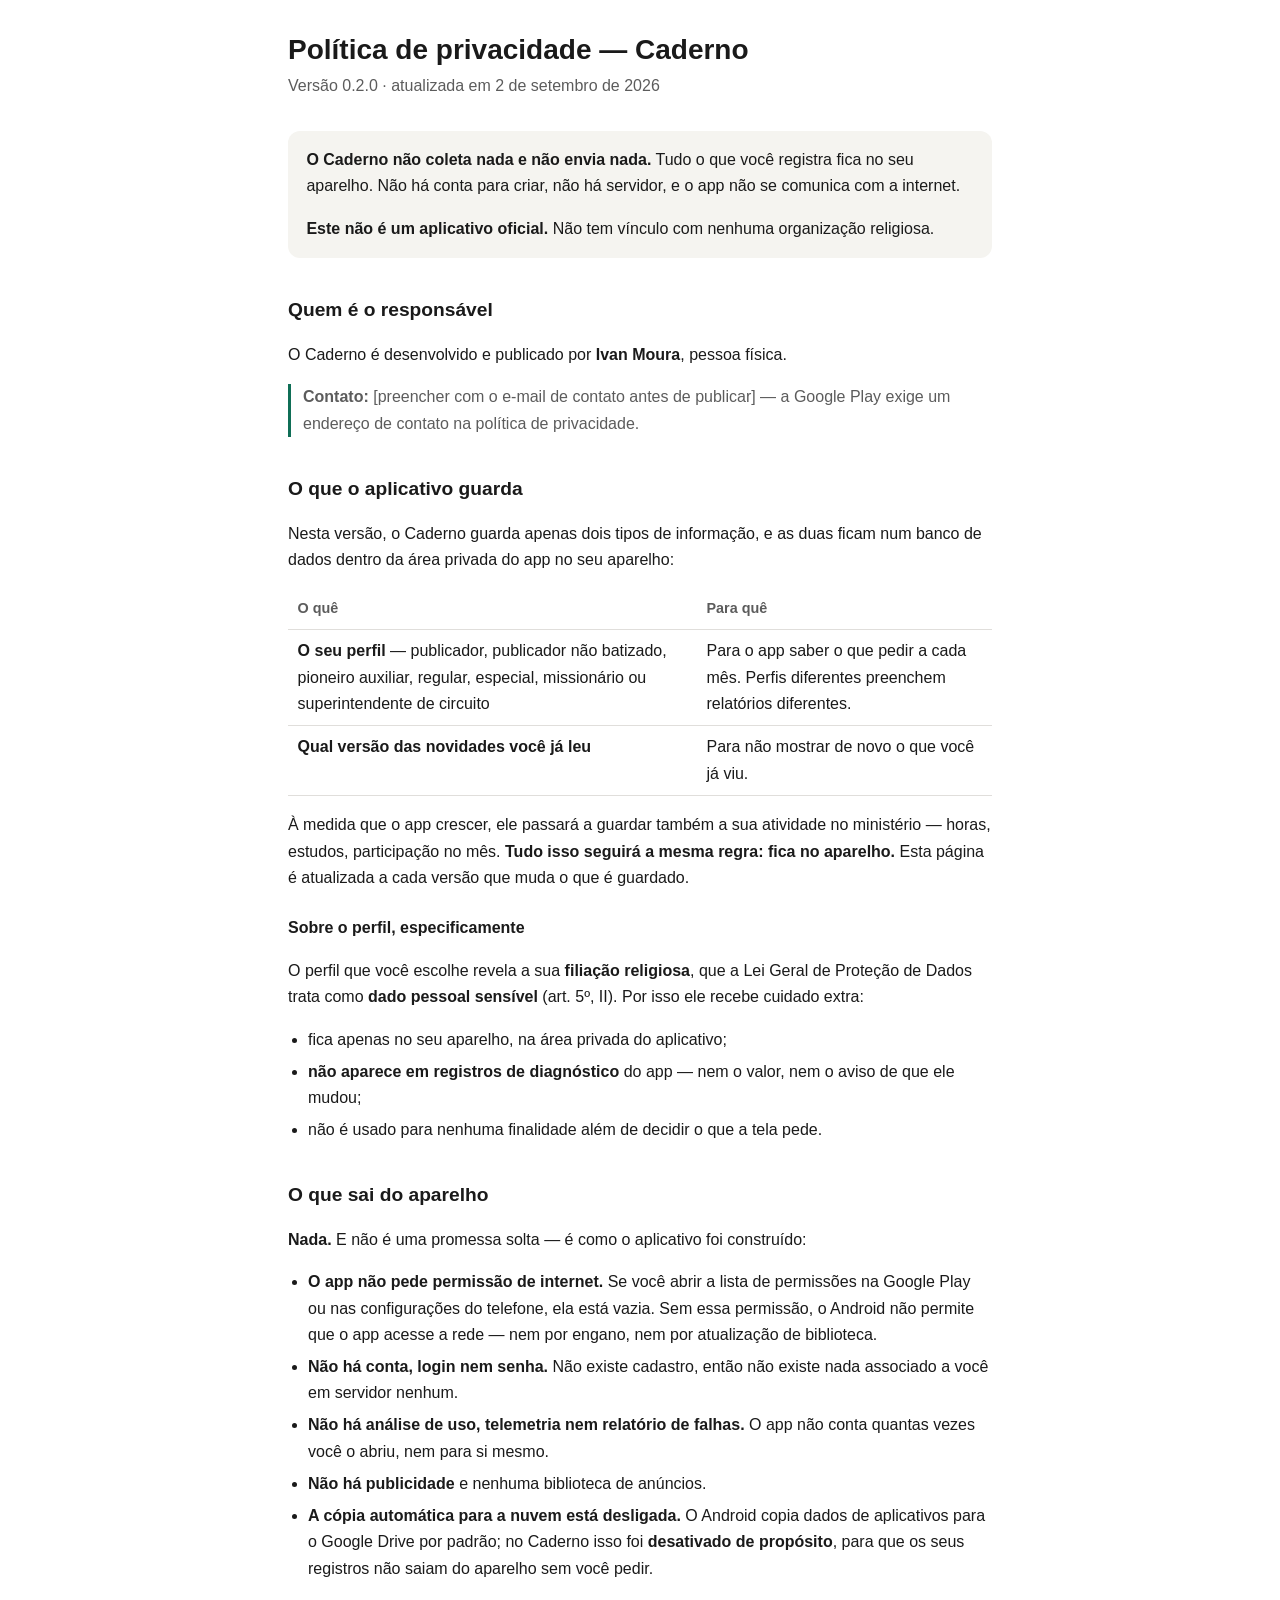
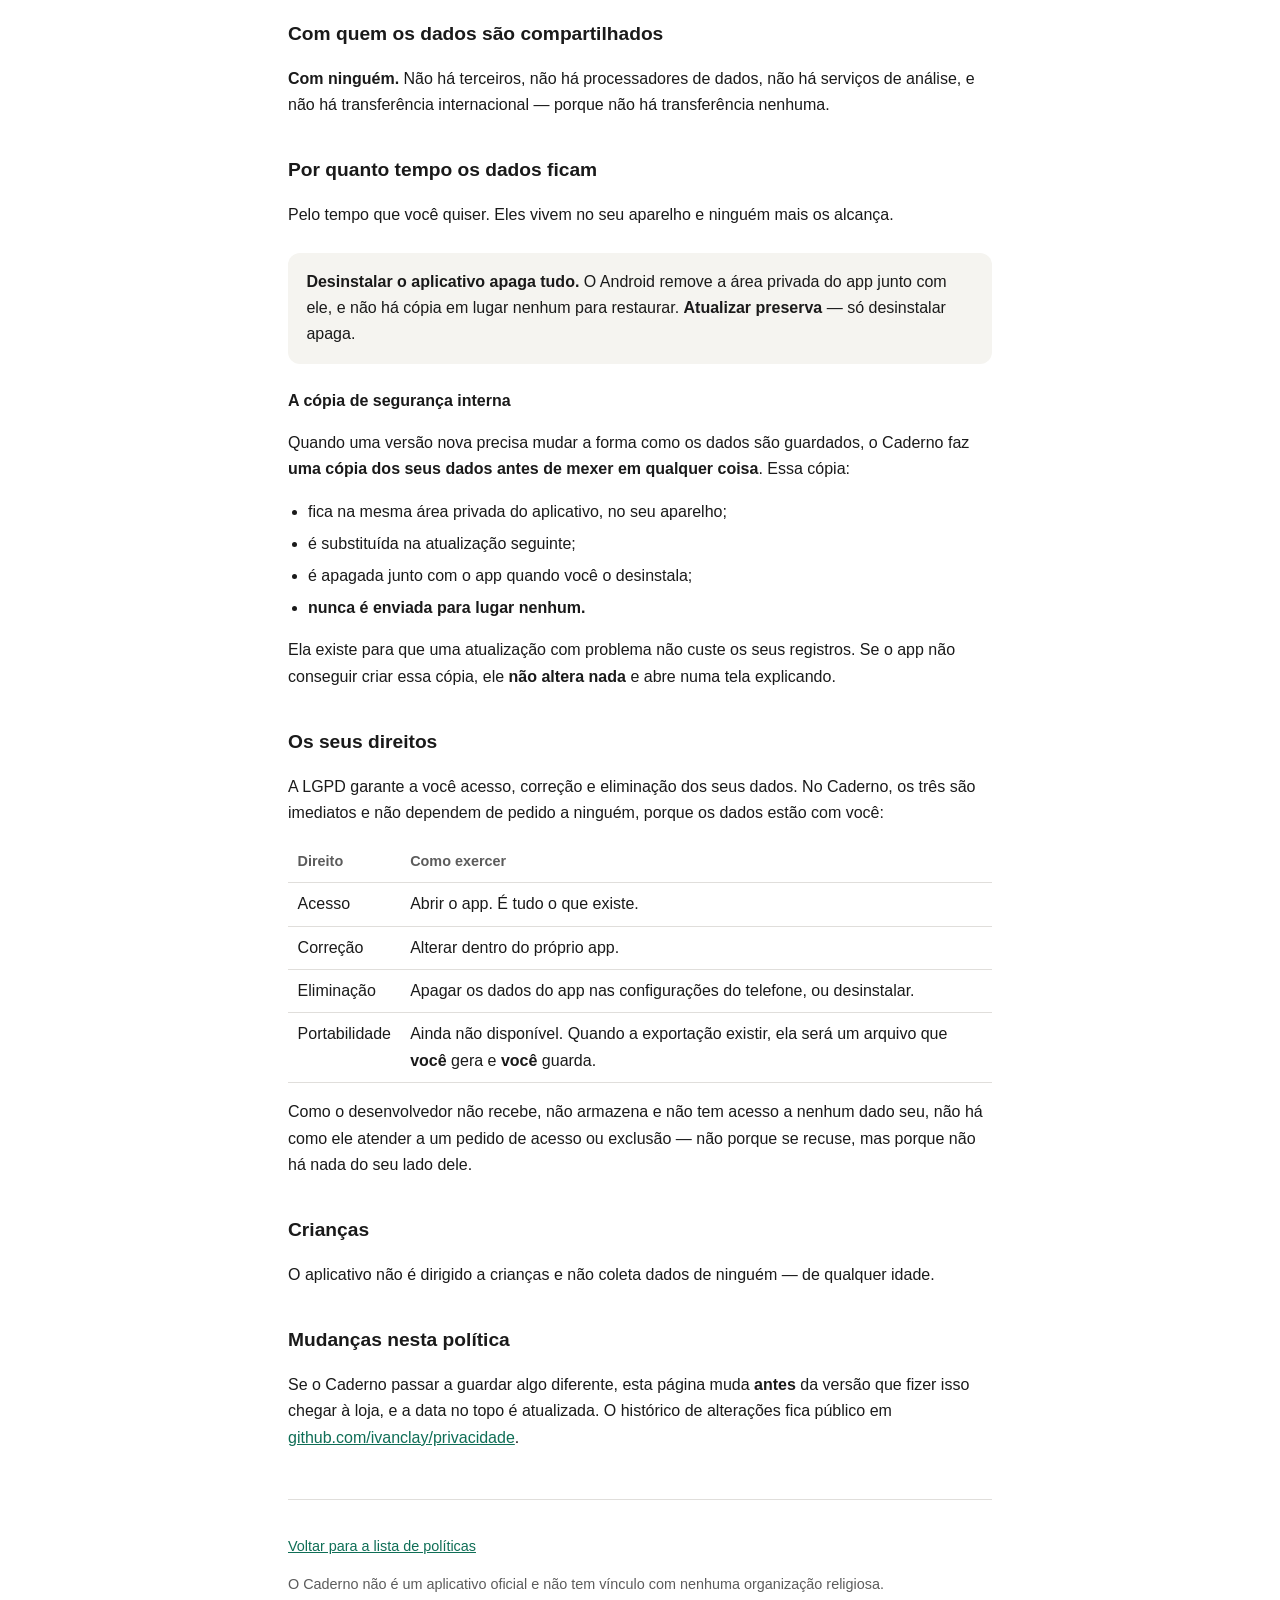
==== caderno/index.html @ 8b6dd93b "Paginas de privacidade num repositorio so, com a do Caderno Um repositorio por app significaria um G" ====
<!doctype html>
<html lang="pt-BR">
<head>
<meta charset="utf-8">
<meta name="viewport" content="width=device-width, initial-scale=1">
<title>Política de privacidade — Caderno</title>
<meta name="description" content="Política de privacidade do aplicativo Caderno. Funciona offline, sem conta e sem servidor: nenhum dado sai do aparelho.">
<link rel="stylesheet" href="../estilo.css">
</head>
<body>
<main>

  <h1>Política de privacidade — Caderno</h1>
  <p class="subtitulo">Versão 0.2.0 · atualizada em 2 de setembro de 2026</p>

  <div class="destaque">
    <p><strong>O Caderno não coleta nada e não envia nada.</strong> Tudo o que você registra fica no
    seu aparelho. Não há conta para criar, não há servidor, e o app não se comunica com a internet.</p>
    <p><strong>Este não é um aplicativo oficial.</strong> Não tem vínculo com nenhuma organização
    religiosa.</p>
  </div>

  <h2>Quem é o responsável</h2>

  <p>O Caderno é desenvolvido e publicado por <strong>Ivan Moura</strong>, pessoa física.</p>

  <p class="pendente"><strong>Contato:</strong> [preencher com o e-mail de contato antes de publicar]
  — a Google Play exige um endereço de contato na política de privacidade.</p>

  <h2>O que o aplicativo guarda</h2>

  <p>Nesta versão, o Caderno guarda apenas dois tipos de informação, e as duas ficam num banco de
  dados dentro da área privada do app no seu aparelho:</p>

  <table>
    <tr><th>O quê</th><th>Para quê</th></tr>
    <tr>
      <td><strong>O seu perfil</strong> — publicador, publicador não batizado, pioneiro auxiliar,
      regular, especial, missionário ou superintendente de circuito</td>
      <td>Para o app saber o que pedir a cada mês. Perfis diferentes preenchem relatórios diferentes.</td>
    </tr>
    <tr>
      <td><strong>Qual versão das novidades você já leu</strong></td>
      <td>Para não mostrar de novo o que você já viu.</td>
    </tr>
  </table>

  <p>À medida que o app crescer, ele passará a guardar também a sua atividade no ministério — horas,
  estudos, participação no mês. <strong>Tudo isso seguirá a mesma regra: fica no aparelho.</strong>
  Esta página é atualizada a cada versão que muda o que é guardado.</p>

  <h3>Sobre o perfil, especificamente</h3>

  <p>O perfil que você escolhe revela a sua <strong>filiação religiosa</strong>, que a Lei Geral de
  Proteção de Dados trata como <strong>dado pessoal sensível</strong> (art. 5º, II). Por isso ele
  recebe cuidado extra:</p>

  <ul>
    <li>fica apenas no seu aparelho, na área privada do aplicativo;</li>
    <li><strong>não aparece em registros de diagnóstico</strong> do app — nem o valor, nem o aviso de
    que ele mudou;</li>
    <li>não é usado para nenhuma finalidade além de decidir o que a tela pede.</li>
  </ul>

  <h2>O que sai do aparelho</h2>

  <p><strong>Nada.</strong> E não é uma promessa solta — é como o aplicativo foi construído:</p>

  <ul>
    <li><strong>O app não pede permissão de internet.</strong> Se você abrir a lista de permissões na
    Google Play ou nas configurações do telefone, ela está vazia. Sem essa permissão, o Android não
    permite que o app acesse a rede — nem por engano, nem por atualização de biblioteca.</li>
    <li><strong>Não há conta, login nem senha.</strong> Não existe cadastro, então não existe nada
    associado a você em servidor nenhum.</li>
    <li><strong>Não há análise de uso, telemetria nem relatório de falhas.</strong> O app não conta
    quantas vezes você o abriu, nem para si mesmo.</li>
    <li><strong>Não há publicidade</strong> e nenhuma biblioteca de anúncios.</li>
    <li><strong>A cópia automática para a nuvem está desligada.</strong> O Android copia dados de
    aplicativos para o Google Drive por padrão; no Caderno isso foi <strong>desativado de
    propósito</strong>, para que os seus registros não saiam do aparelho sem você pedir.</li>
  </ul>

  <h2>Com quem os dados são compartilhados</h2>

  <p><strong>Com ninguém.</strong> Não há terceiros, não há processadores de dados, não há serviços
  de análise, e não há transferência internacional — porque não há transferência nenhuma.</p>

  <h2>Por quanto tempo os dados ficam</h2>

  <p>Pelo tempo que você quiser. Eles vivem no seu aparelho e ninguém mais os alcança.</p>

  <div class="destaque">
    <p><strong>Desinstalar o aplicativo apaga tudo.</strong> O Android remove a área privada do app
    junto com ele, e não há cópia em lugar nenhum para restaurar. <strong>Atualizar preserva</strong>
    — só desinstalar apaga.</p>
  </div>

  <h3>A cópia de segurança interna</h3>

  <p>Quando uma versão nova precisa mudar a forma como os dados são guardados, o Caderno faz
  <strong>uma cópia dos seus dados antes de mexer em qualquer coisa</strong>. Essa cópia:</p>

  <ul>
    <li>fica na mesma área privada do aplicativo, no seu aparelho;</li>
    <li>é substituída na atualização seguinte;</li>
    <li>é apagada junto com o app quando você o desinstala;</li>
    <li><strong>nunca é enviada para lugar nenhum.</strong></li>
  </ul>

  <p>Ela existe para que uma atualização com problema não custe os seus registros. Se o app não
  conseguir criar essa cópia, ele <strong>não altera nada</strong> e abre numa tela explicando.</p>

  <h2>Os seus direitos</h2>

  <p>A LGPD garante a você acesso, correção e eliminação dos seus dados. No Caderno, os três são
  imediatos e não dependem de pedido a ninguém, porque os dados estão com você:</p>

  <table>
    <tr><th>Direito</th><th>Como exercer</th></tr>
    <tr><td>Acesso</td><td>Abrir o app. É tudo o que existe.</td></tr>
    <tr><td>Correção</td><td>Alterar dentro do próprio app.</td></tr>
    <tr><td>Eliminação</td><td>Apagar os dados do app nas configurações do telefone, ou desinstalar.</td></tr>
    <tr><td>Portabilidade</td><td>Ainda não disponível. Quando a exportação existir, ela será um
    arquivo que <strong>você</strong> gera e <strong>você</strong> guarda.</td></tr>
  </table>

  <p>Como o desenvolvedor não recebe, não armazena e não tem acesso a nenhum dado seu, não há como
  ele atender a um pedido de acesso ou exclusão — não porque se recuse, mas porque não há nada do seu
  lado dele.</p>

  <h2>Crianças</h2>

  <p>O aplicativo não é dirigido a crianças e não coleta dados de ninguém — de qualquer idade.</p>

  <h2>Mudanças nesta política</h2>

  <p>Se o Caderno passar a guardar algo diferente, esta página muda <strong>antes</strong> da versão
  que fizer isso chegar à loja, e a data no topo é atualizada. O histórico de alterações fica público
  em <a href="https://github.com/ivanclay/privacidade">github.com/ivanclay/privacidade</a>.</p>

  <footer>
    <p><a href="../">Voltar para a lista de políticas</a></p>
    <p>O Caderno não é um aplicativo oficial e não tem vínculo com nenhuma organização religiosa.</p>
  </footer>

</main>
</body>
</html>
---- estilo.css ----
/* Estilo comum das páginas de privacidade.
   Um arquivo só, para que acrescentar um app custe uma pasta e um HTML. */

:root {
  color-scheme: light dark;
  --fundo: #ffffff;
  --superficie: #f5f4f0;
  --texto: #1a1a1a;
  --texto-fraco: #5c5c5c;
  --linha: #e0dedb;
  --destaque: #0f6e56;
}

@media (prefers-color-scheme: dark) {
  :root {
    --fundo: #14161a;
    --superficie: #1d2026;
    --texto: #eceff4;
    --texto-fraco: #a6adba;
    --linha: #2c313a;
    --destaque: #5fcfae;
  }
}

* { box-sizing: border-box; }

body {
  margin: 0;
  padding: 2rem 1.25rem 4rem;
  background: var(--fundo);
  color: var(--texto);
  font: 16px/1.65 -apple-system, BlinkMacSystemFont, "Segoe UI", Roboto, Arial, sans-serif;
}

main { max-width: 44rem; margin: 0 auto; }

h1 { font-size: 1.75rem; line-height: 1.25; margin: 0 0 .35rem; }
h2 { font-size: 1.2rem; margin: 2.25rem 0 .5rem; }
h3 { font-size: 1rem; margin: 1.5rem 0 .35rem; }

.subtitulo { color: var(--texto-fraco); margin: 0 0 2rem; }

a { color: var(--destaque); }

.destaque {
  background: var(--superficie);
  border-radius: .75rem;
  padding: 1rem 1.15rem;
  margin: 1.5rem 0;
}

.destaque p:first-child { margin-top: 0; }
.destaque p:last-child { margin-bottom: 0; }

ul { padding-left: 1.25rem; }
li { margin: .35rem 0; }

table { border-collapse: collapse; width: 100%; margin: 1rem 0; }
th, td { text-align: left; padding: .5rem .6rem; border-bottom: 1px solid var(--linha); vertical-align: top; }
th { color: var(--texto-fraco); font-weight: 600; font-size: .9rem; }

.lista-de-apps { list-style: none; padding: 0; }

.lista-de-apps li {
  border: 1px solid var(--linha);
  border-radius: .75rem;
  margin: .75rem 0;
}

.lista-de-apps a {
  display: block;
  padding: 1rem 1.15rem;
  text-decoration: none;
  color: inherit;
}

.lista-de-apps a:hover { background: var(--superficie); }
.lista-de-apps strong { display: block; color: var(--destaque); }
.lista-de-apps span { color: var(--texto-fraco); font-size: .95rem; }

footer {
  margin-top: 3rem;
  padding-top: 1.25rem;
  border-top: 1px solid var(--linha);
  color: var(--texto-fraco);
  font-size: .9rem;
}

.pendente {
  border-left: 3px solid var(--destaque);
  padding-left: .75rem;
  color: var(--texto-fraco);
}
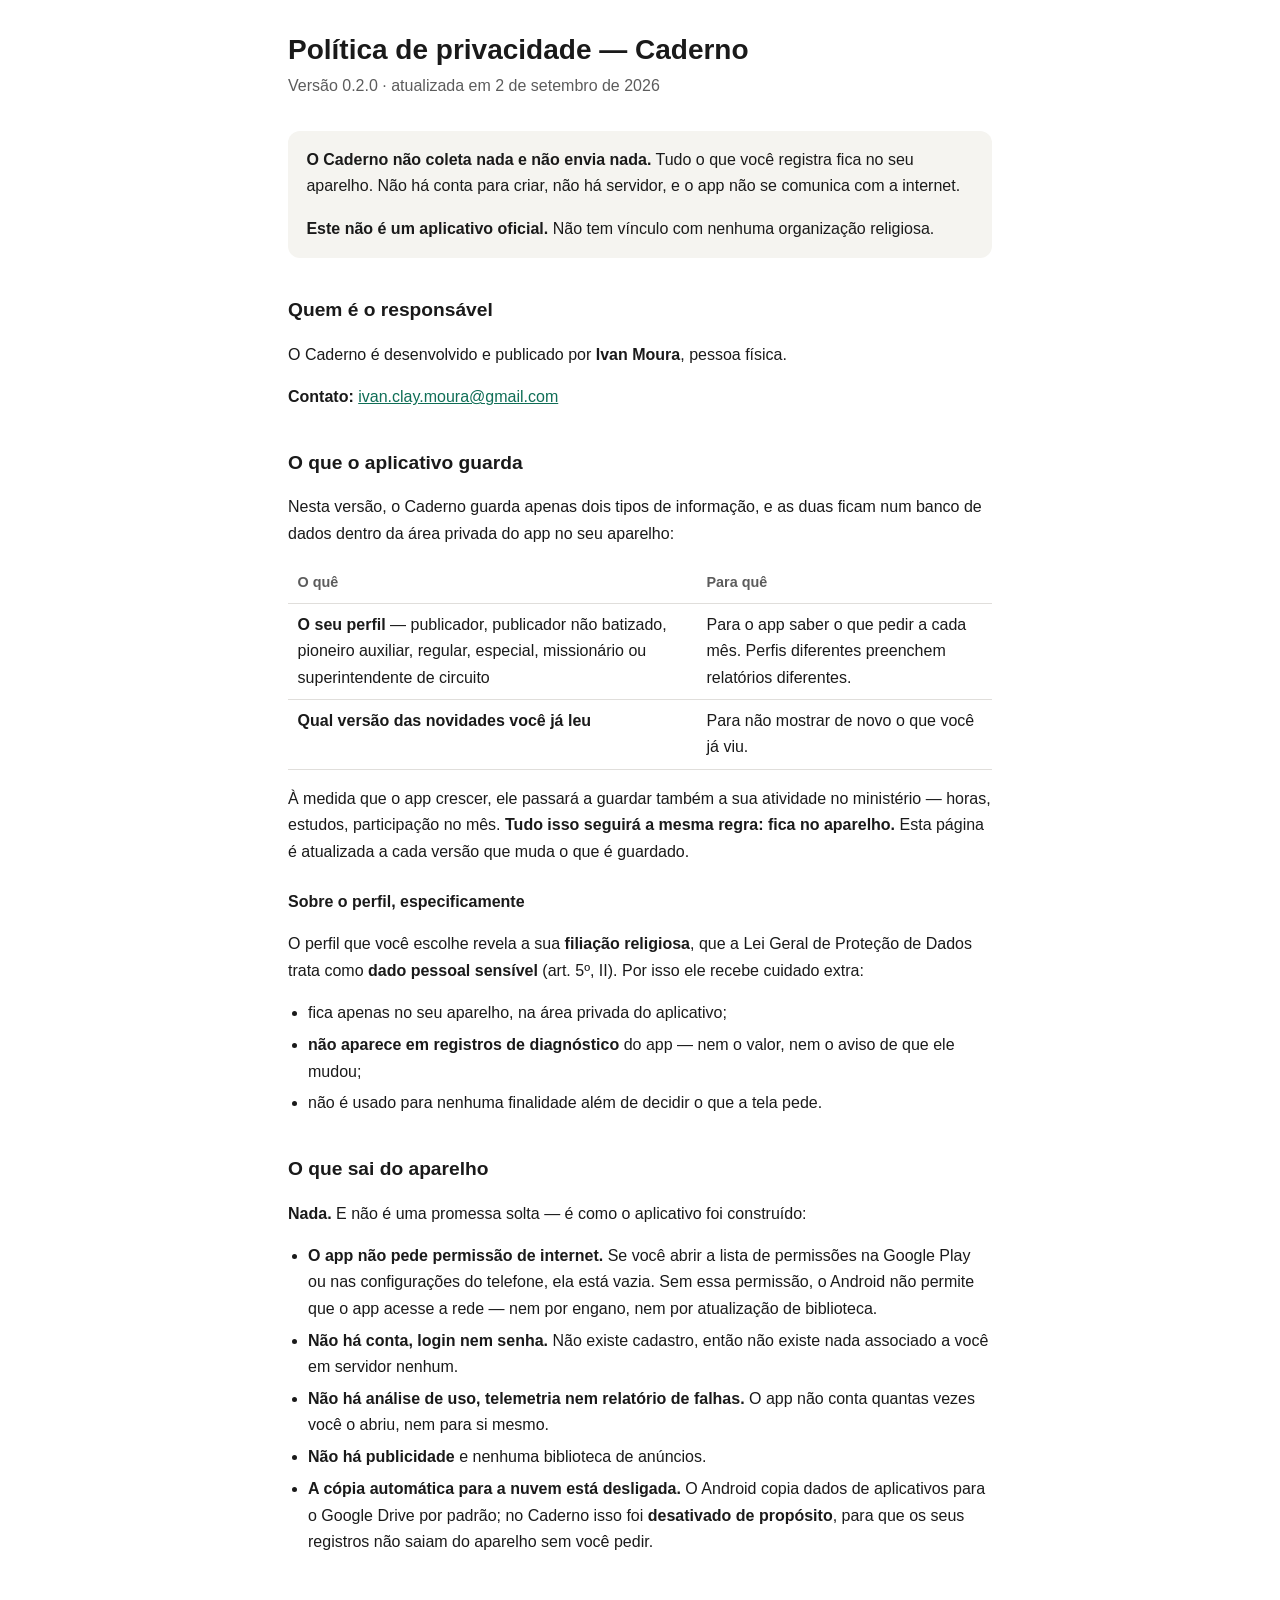
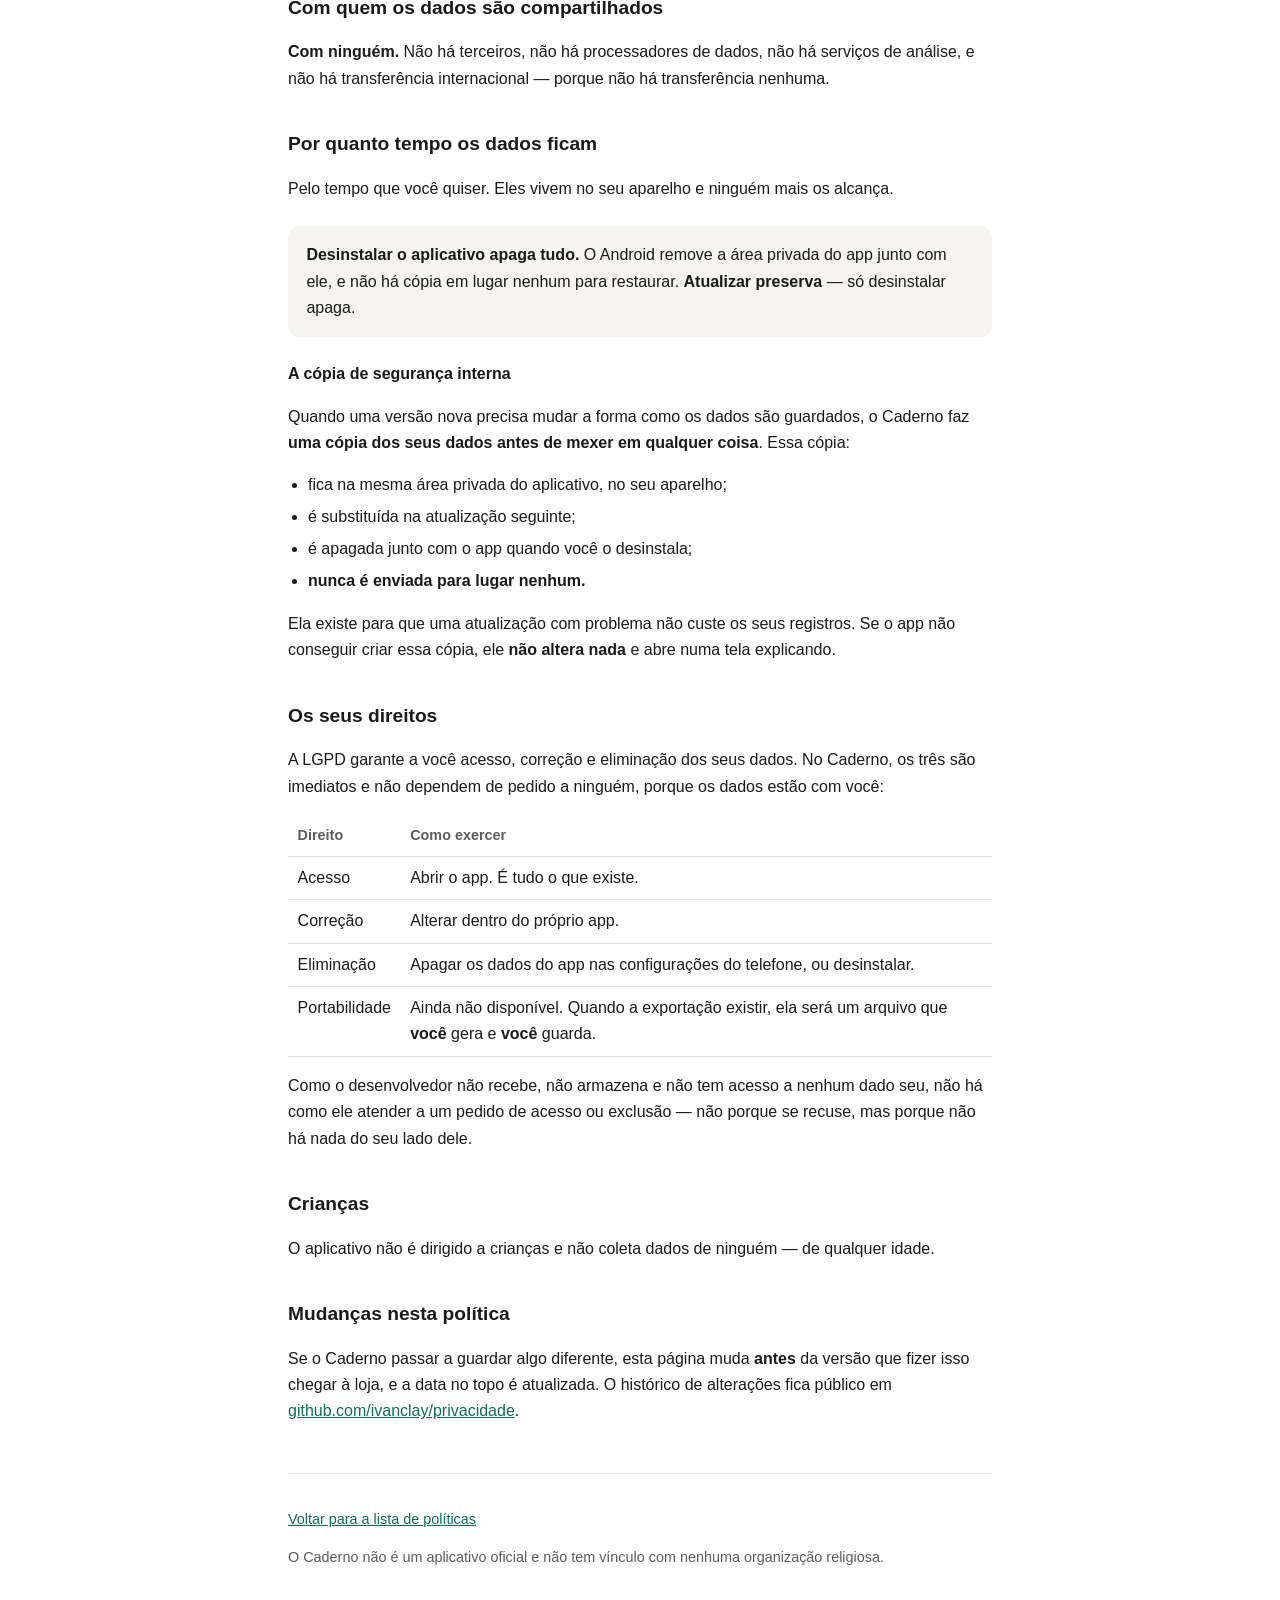
==== commit 4f172576: "Poe o e-mail de contato na politica do Caderno A Google Play exige um endereco de contato na politic" ====
--- a/caderno/index.html
+++ b/caderno/index.html
@@ -24,8 +24,8 @@
 
   <p>O Caderno é desenvolvido e publicado por <strong>Ivan Moura</strong>, pessoa física.</p>
 
-  <p class="pendente"><strong>Contato:</strong> [preencher com o e-mail de contato antes de publicar]
-  — a Google Play exige um endereço de contato na política de privacidade.</p>
+  <p><strong>Contato:</strong>
+  <a href="mailto:ivan.clay.moura@gmail.com">ivan.clay.moura@gmail.com</a></p>
 
   <h2>O que o aplicativo guarda</h2>
 
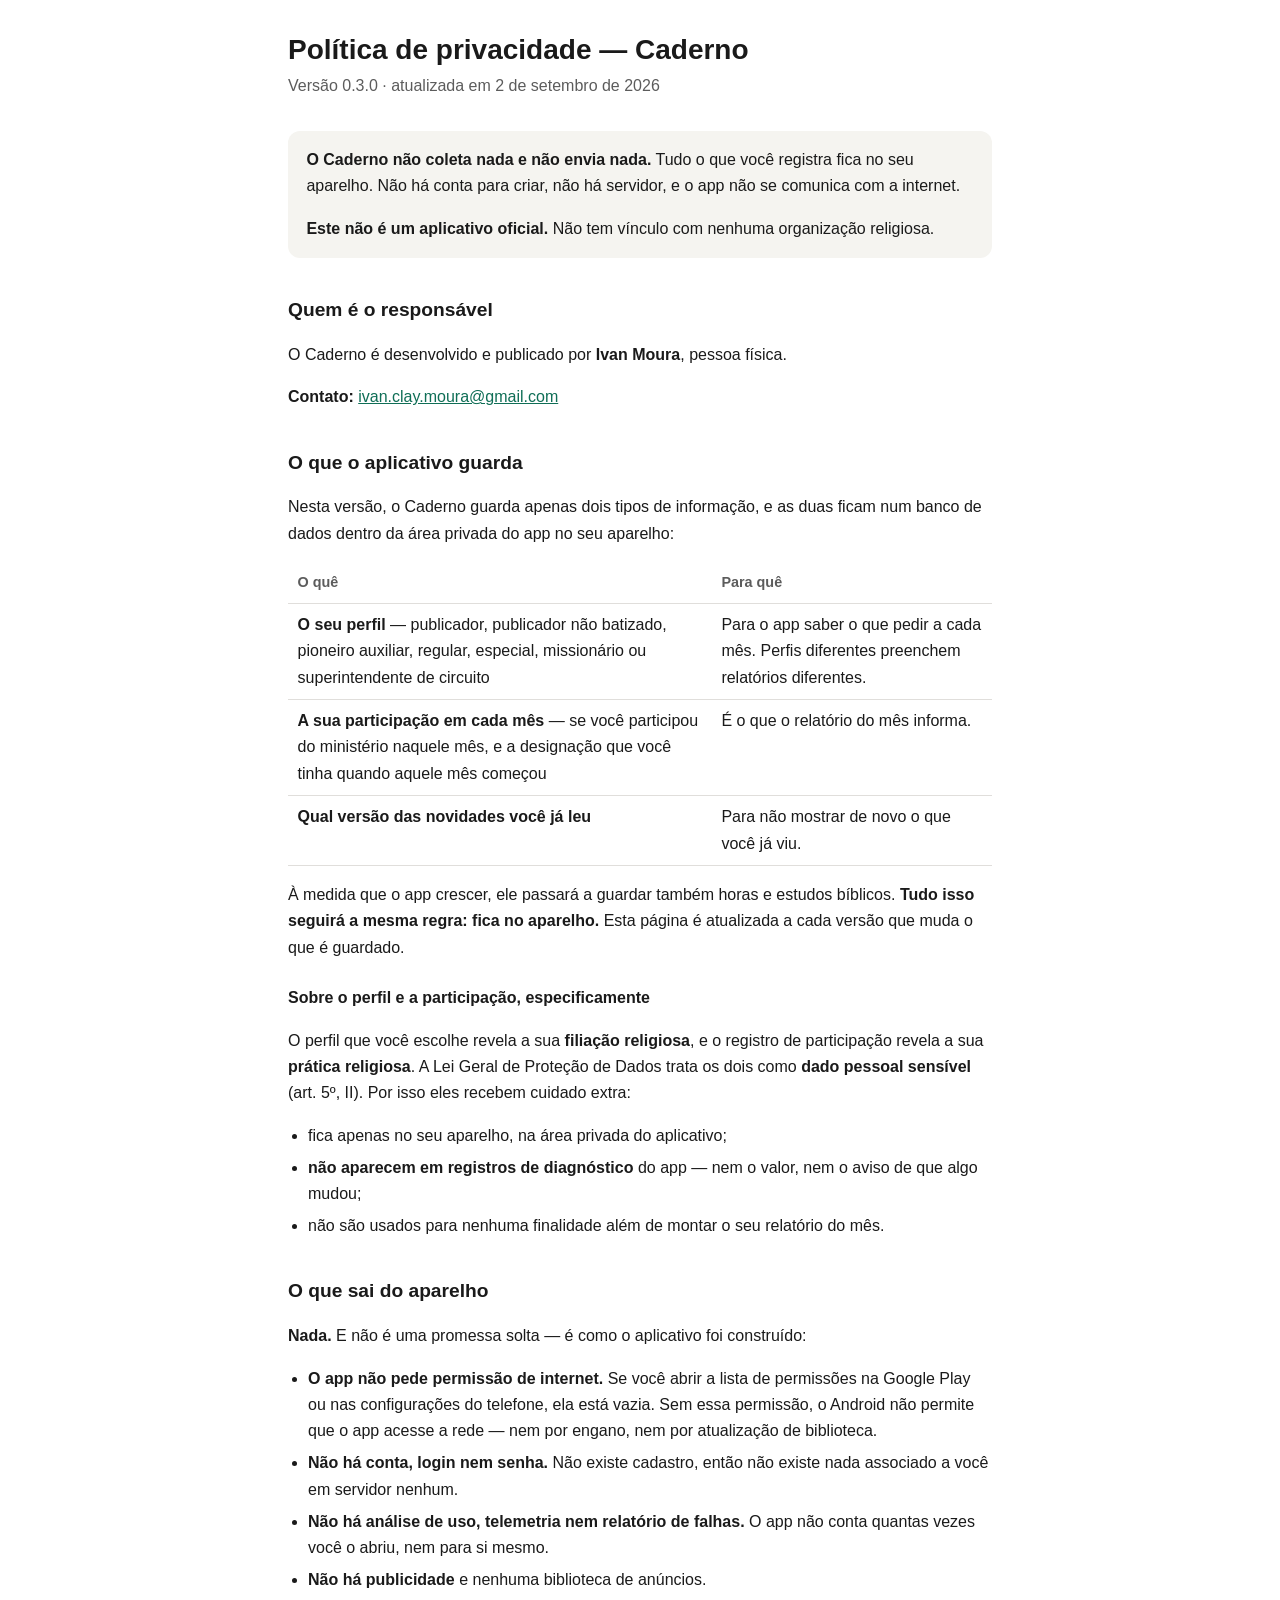
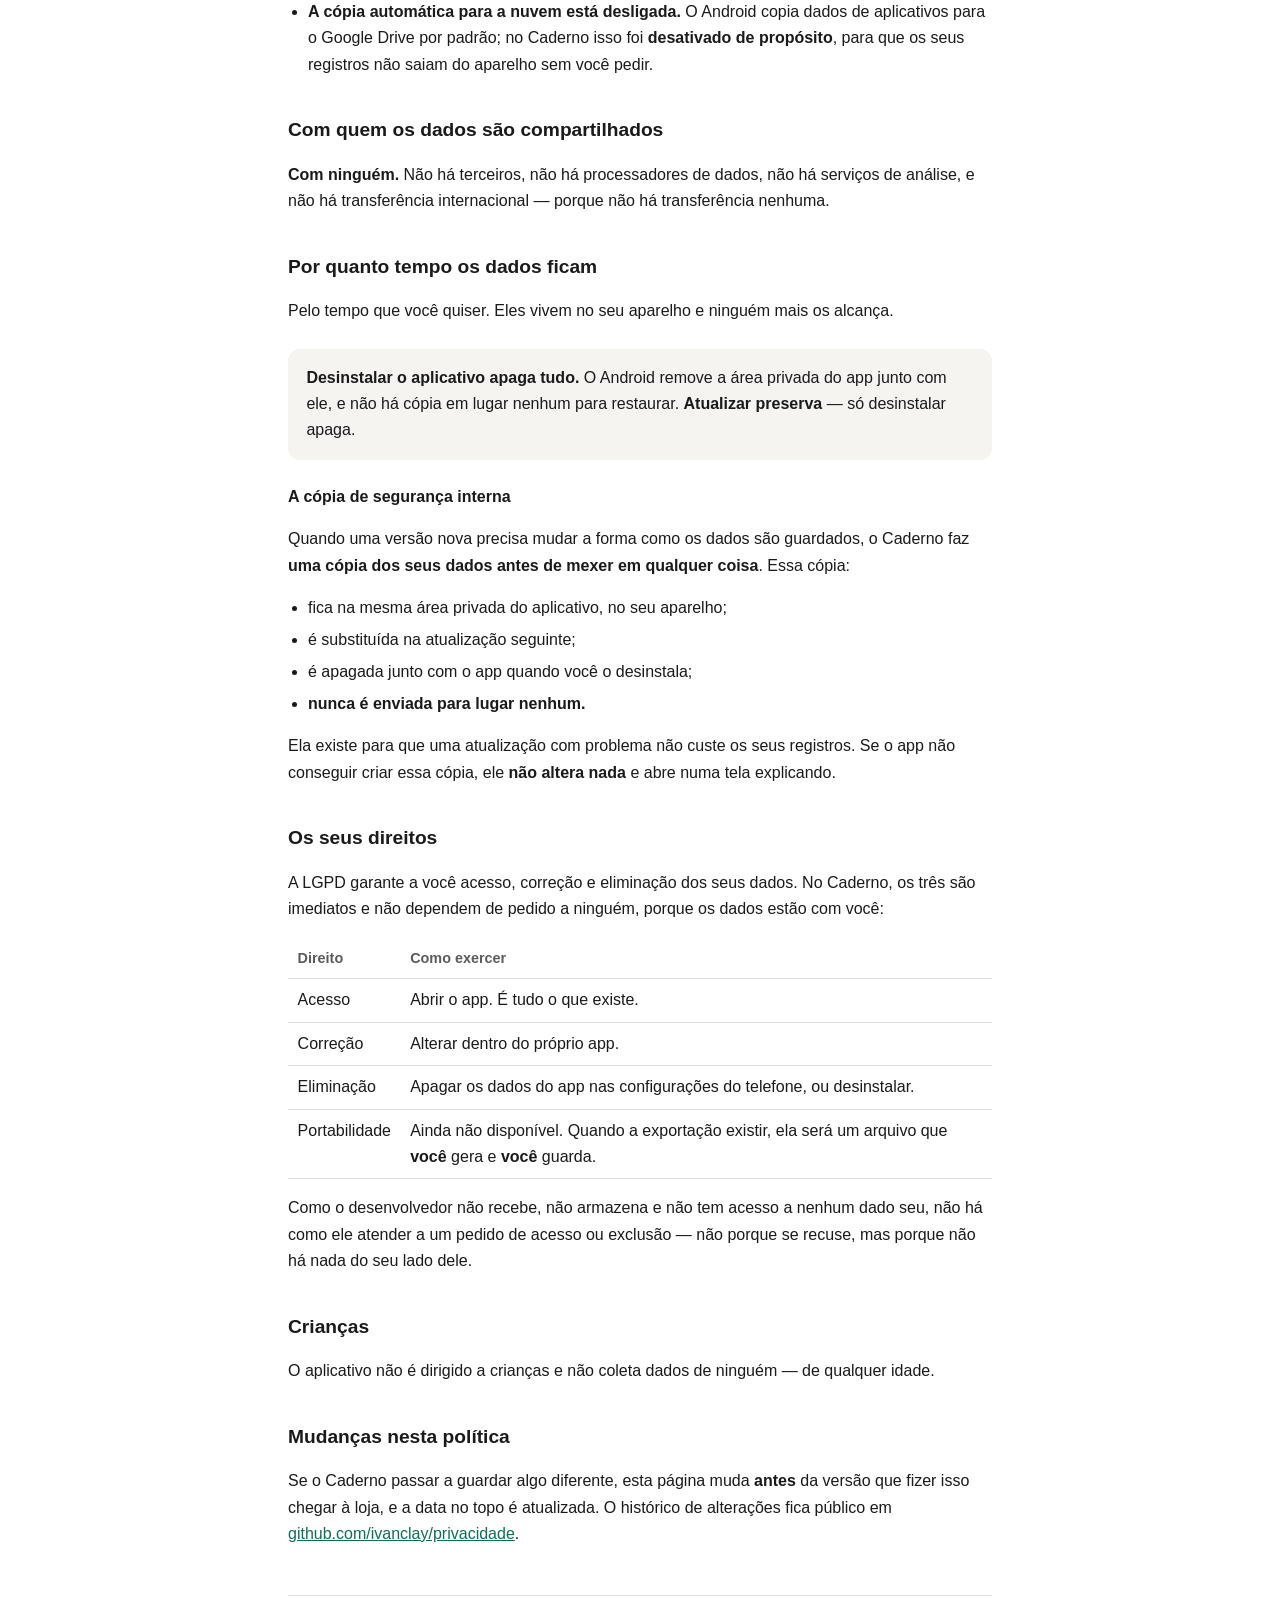
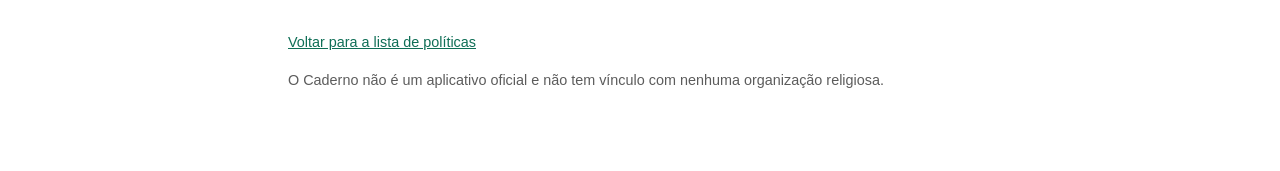
==== commit eb56c8b1: "Caderno 0.3.0: a pagina passa a declarar o registro de participacao A 0.3.0 guarda a participacao de" ====
--- a/caderno/index.html
+++ b/caderno/index.html
@@ -11,7 +11,7 @@
 <main>
 
   <h1>Política de privacidade — Caderno</h1>
-  <p class="subtitulo">Versão 0.2.0 · atualizada em 2 de setembro de 2026</p>
+  <p class="subtitulo">Versão 0.3.0 · atualizada em 2 de setembro de 2026</p>
 
   <div class="destaque">
     <p><strong>O Caderno não coleta nada e não envia nada.</strong> Tudo o que você registra fica no
@@ -40,26 +40,32 @@
       <td>Para o app saber o que pedir a cada mês. Perfis diferentes preenchem relatórios diferentes.</td>
     </tr>
     <tr>
+      <td><strong>A sua participação em cada mês</strong> — se você participou do ministério naquele
+      mês, e a designação que você tinha quando aquele mês começou</td>
+      <td>É o que o relatório do mês informa.</td>
+    </tr>
+    <tr>
       <td><strong>Qual versão das novidades você já leu</strong></td>
       <td>Para não mostrar de novo o que você já viu.</td>
     </tr>
   </table>
 
-  <p>À medida que o app crescer, ele passará a guardar também a sua atividade no ministério — horas,
-  estudos, participação no mês. <strong>Tudo isso seguirá a mesma regra: fica no aparelho.</strong>
-  Esta página é atualizada a cada versão que muda o que é guardado.</p>
+  <p>À medida que o app crescer, ele passará a guardar também horas e estudos bíblicos.
+  <strong>Tudo isso seguirá a mesma regra: fica no aparelho.</strong> Esta página é atualizada a cada
+  versão que muda o que é guardado.</p>
 
-  <h3>Sobre o perfil, especificamente</h3>
+  <h3>Sobre o perfil e a participação, especificamente</h3>
 
-  <p>O perfil que você escolhe revela a sua <strong>filiação religiosa</strong>, que a Lei Geral de
-  Proteção de Dados trata como <strong>dado pessoal sensível</strong> (art. 5º, II). Por isso ele
-  recebe cuidado extra:</p>
+  <p>O perfil que você escolhe revela a sua <strong>filiação religiosa</strong>, e o registro de
+  participação revela a sua <strong>prática religiosa</strong>. A Lei Geral de Proteção de Dados
+  trata os dois como <strong>dado pessoal sensível</strong> (art. 5º, II). Por isso eles recebem
+  cuidado extra:</p>
 
   <ul>
     <li>fica apenas no seu aparelho, na área privada do aplicativo;</li>
-    <li><strong>não aparece em registros de diagnóstico</strong> do app — nem o valor, nem o aviso de
-    que ele mudou;</li>
-    <li>não é usado para nenhuma finalidade além de decidir o que a tela pede.</li>
+    <li><strong>não aparecem em registros de diagnóstico</strong> do app — nem o valor, nem o aviso
+    de que algo mudou;</li>
+    <li>não são usados para nenhuma finalidade além de montar o seu relatório do mês.</li>
   </ul>
 
   <h2>O que sai do aparelho</h2>
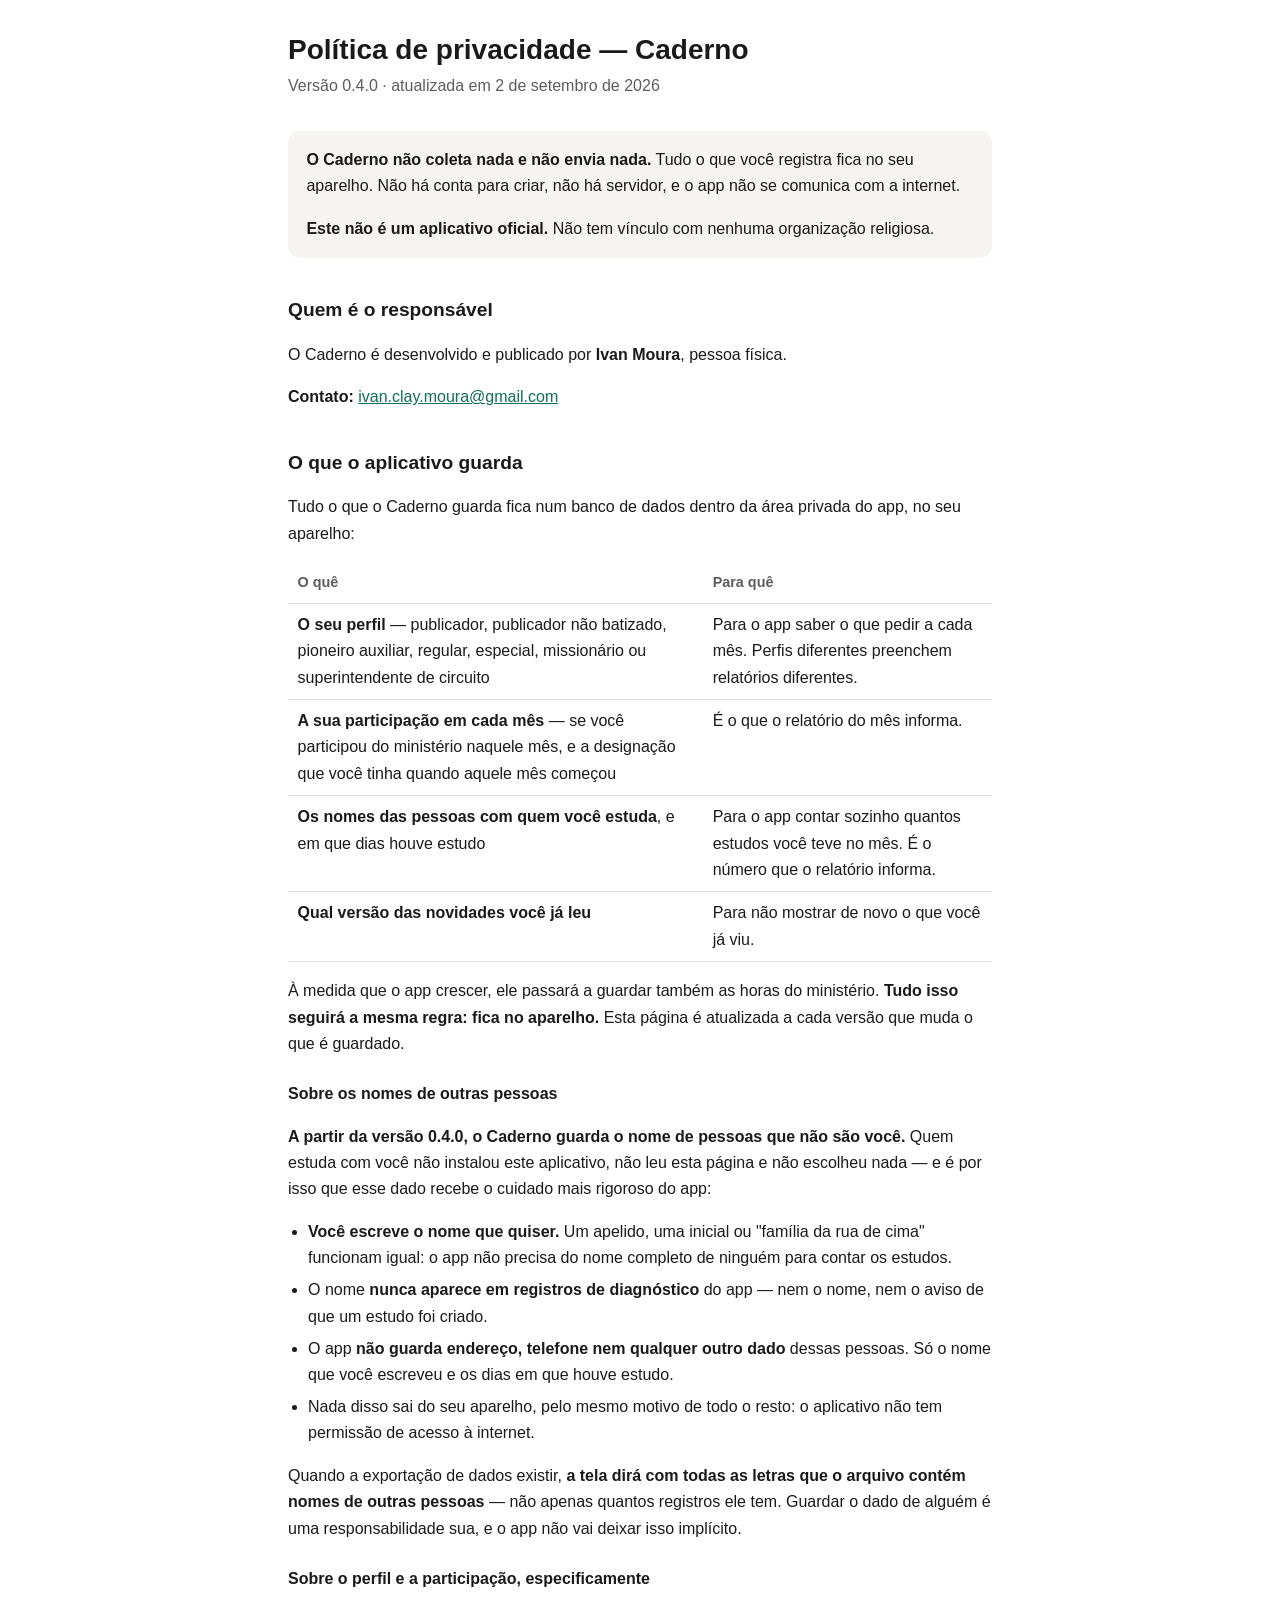
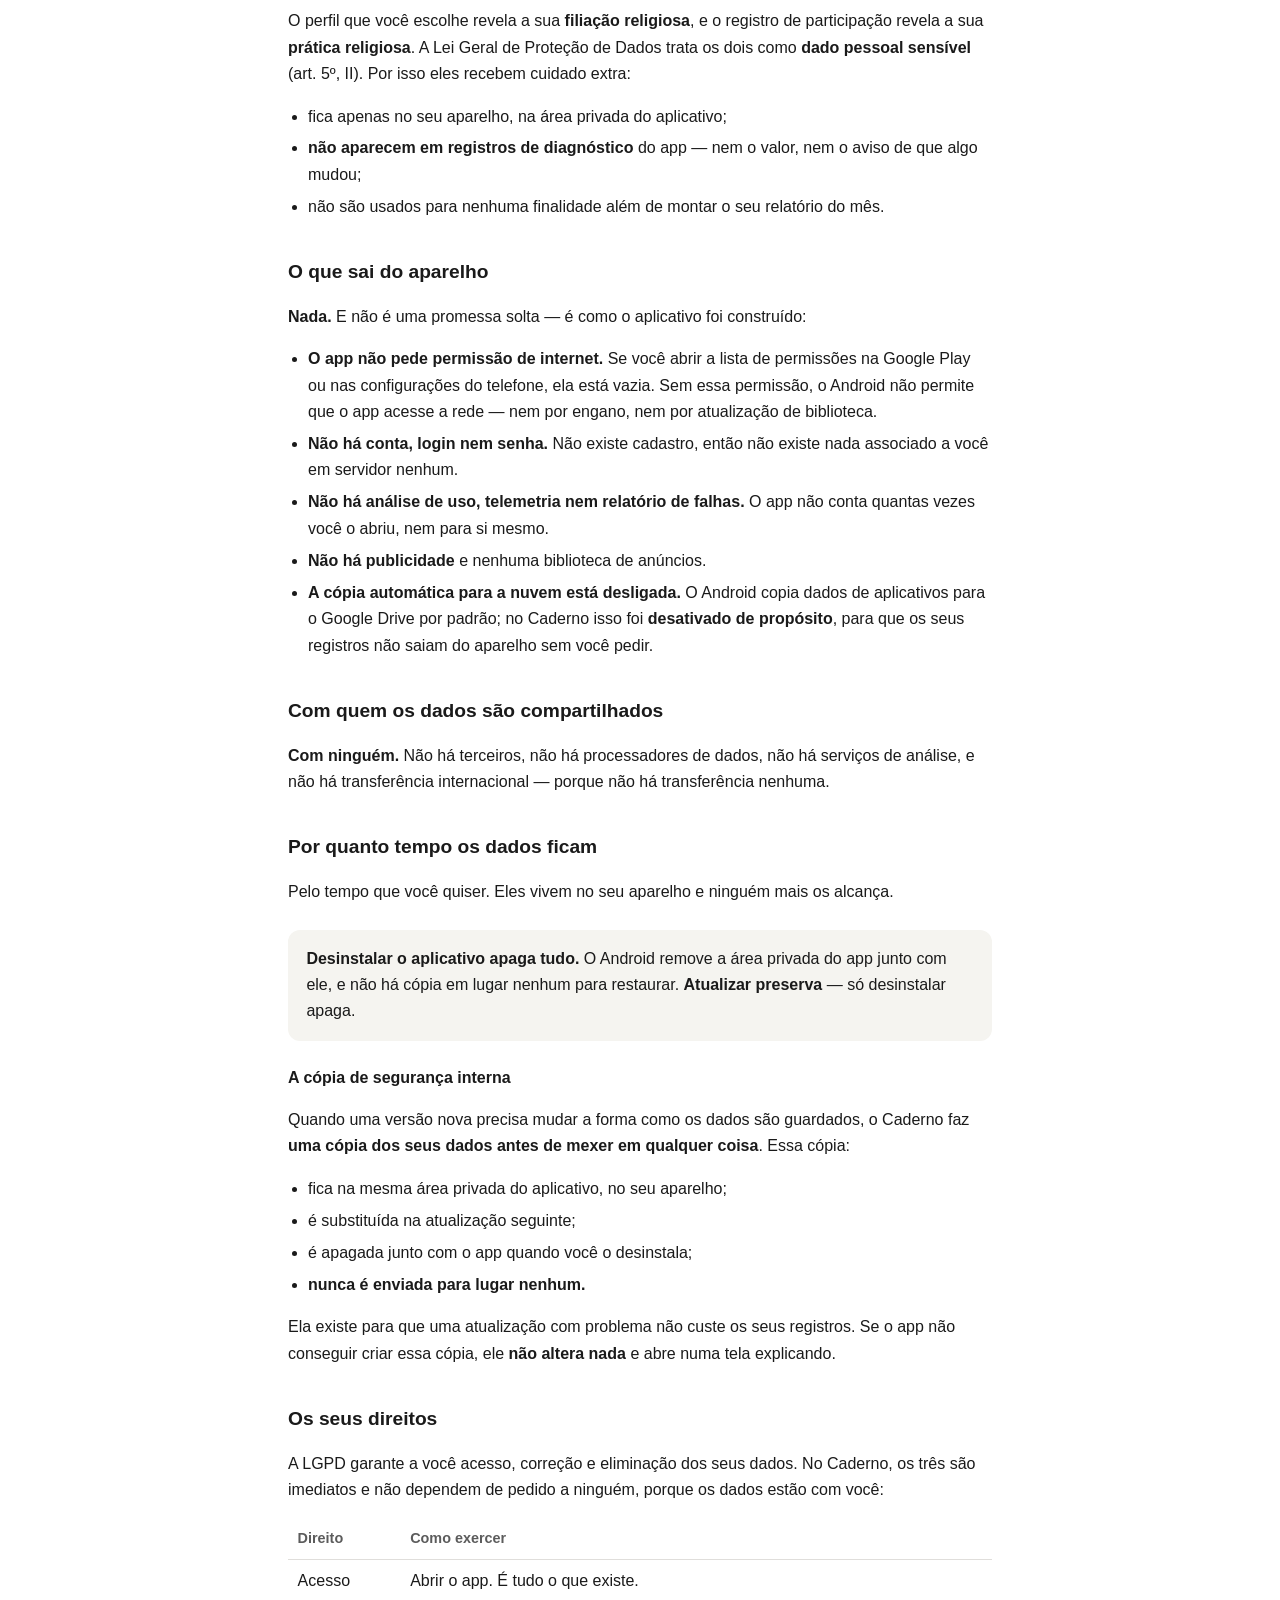
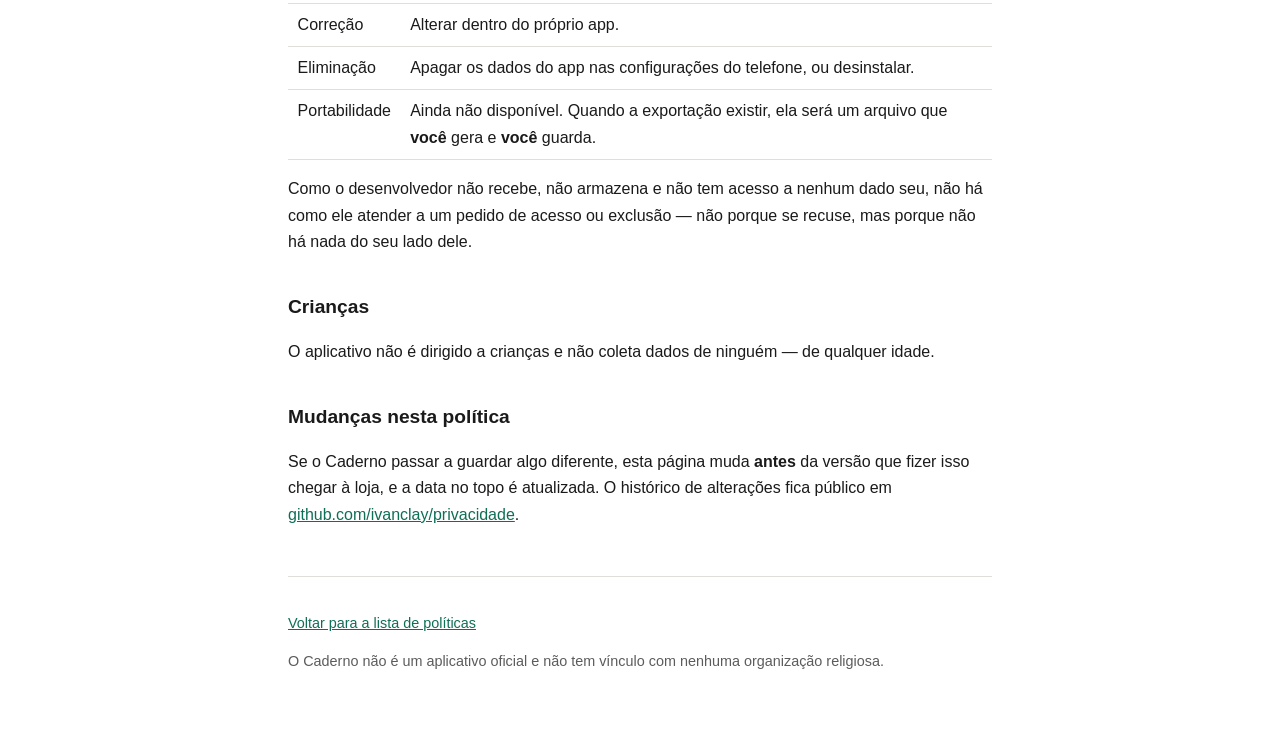
==== commit e269e923: "Caderno 0.4.0: a pagina declara o nome de terceiro A versao 0.4.0 passa a guardar o nome de quem est" ====
--- a/caderno/index.html
+++ b/caderno/index.html
@@ -11,7 +11,7 @@
 <main>
 
   <h1>Política de privacidade — Caderno</h1>
-  <p class="subtitulo">Versão 0.3.0 · atualizada em 2 de setembro de 2026</p>
+  <p class="subtitulo">Versão 0.4.0 · atualizada em 2 de setembro de 2026</p>
 
   <div class="destaque">
     <p><strong>O Caderno não coleta nada e não envia nada.</strong> Tudo o que você registra fica no
@@ -29,8 +29,8 @@
 
   <h2>O que o aplicativo guarda</h2>
 
-  <p>Nesta versão, o Caderno guarda apenas dois tipos de informação, e as duas ficam num banco de
-  dados dentro da área privada do app no seu aparelho:</p>
+  <p>Tudo o que o Caderno guarda fica num banco de dados dentro da área privada do app, no seu
+  aparelho:</p>
 
   <table>
     <tr><th>O quê</th><th>Para quê</th></tr>
@@ -45,14 +45,41 @@
       <td>É o que o relatório do mês informa.</td>
     </tr>
     <tr>
+      <td><strong>Os nomes das pessoas com quem você estuda</strong>, e em que dias houve estudo</td>
+      <td>Para o app contar sozinho quantos estudos você teve no mês. É o número que o relatório
+      informa.</td>
+    </tr>
+    <tr>
       <td><strong>Qual versão das novidades você já leu</strong></td>
       <td>Para não mostrar de novo o que você já viu.</td>
     </tr>
   </table>
 
-  <p>À medida que o app crescer, ele passará a guardar também horas e estudos bíblicos.
+  <p>À medida que o app crescer, ele passará a guardar também as horas do ministério.
   <strong>Tudo isso seguirá a mesma regra: fica no aparelho.</strong> Esta página é atualizada a cada
   versão que muda o que é guardado.</p>
+
+  <h3>Sobre os nomes de outras pessoas</h3>
+
+  <p><strong>A partir da versão 0.4.0, o Caderno guarda o nome de pessoas que não são você.</strong>
+  Quem estuda com você não instalou este aplicativo, não leu esta página e não escolheu nada — e é
+  por isso que esse dado recebe o cuidado mais rigoroso do app:</p>
+
+  <ul>
+    <li><strong>Você escreve o nome que quiser.</strong> Um apelido, uma inicial ou "família da rua
+    de cima" funcionam igual: o app não precisa do nome completo de ninguém para contar os
+    estudos.</li>
+    <li>O nome <strong>nunca aparece em registros de diagnóstico</strong> do app — nem o nome, nem o
+    aviso de que um estudo foi criado.</li>
+    <li>O app <strong>não guarda endereço, telefone nem qualquer outro dado</strong> dessas pessoas.
+    Só o nome que você escreveu e os dias em que houve estudo.</li>
+    <li>Nada disso sai do seu aparelho, pelo mesmo motivo de todo o resto: o aplicativo não tem
+    permissão de acesso à internet.</li>
+  </ul>
+
+  <p>Quando a exportação de dados existir, <strong>a tela dirá com todas as letras que o arquivo
+  contém nomes de outras pessoas</strong> — não apenas quantos registros ele tem. Guardar o dado de
+  alguém é uma responsabilidade sua, e o app não vai deixar isso implícito.</p>
 
   <h3>Sobre o perfil e a participação, especificamente</h3>
 
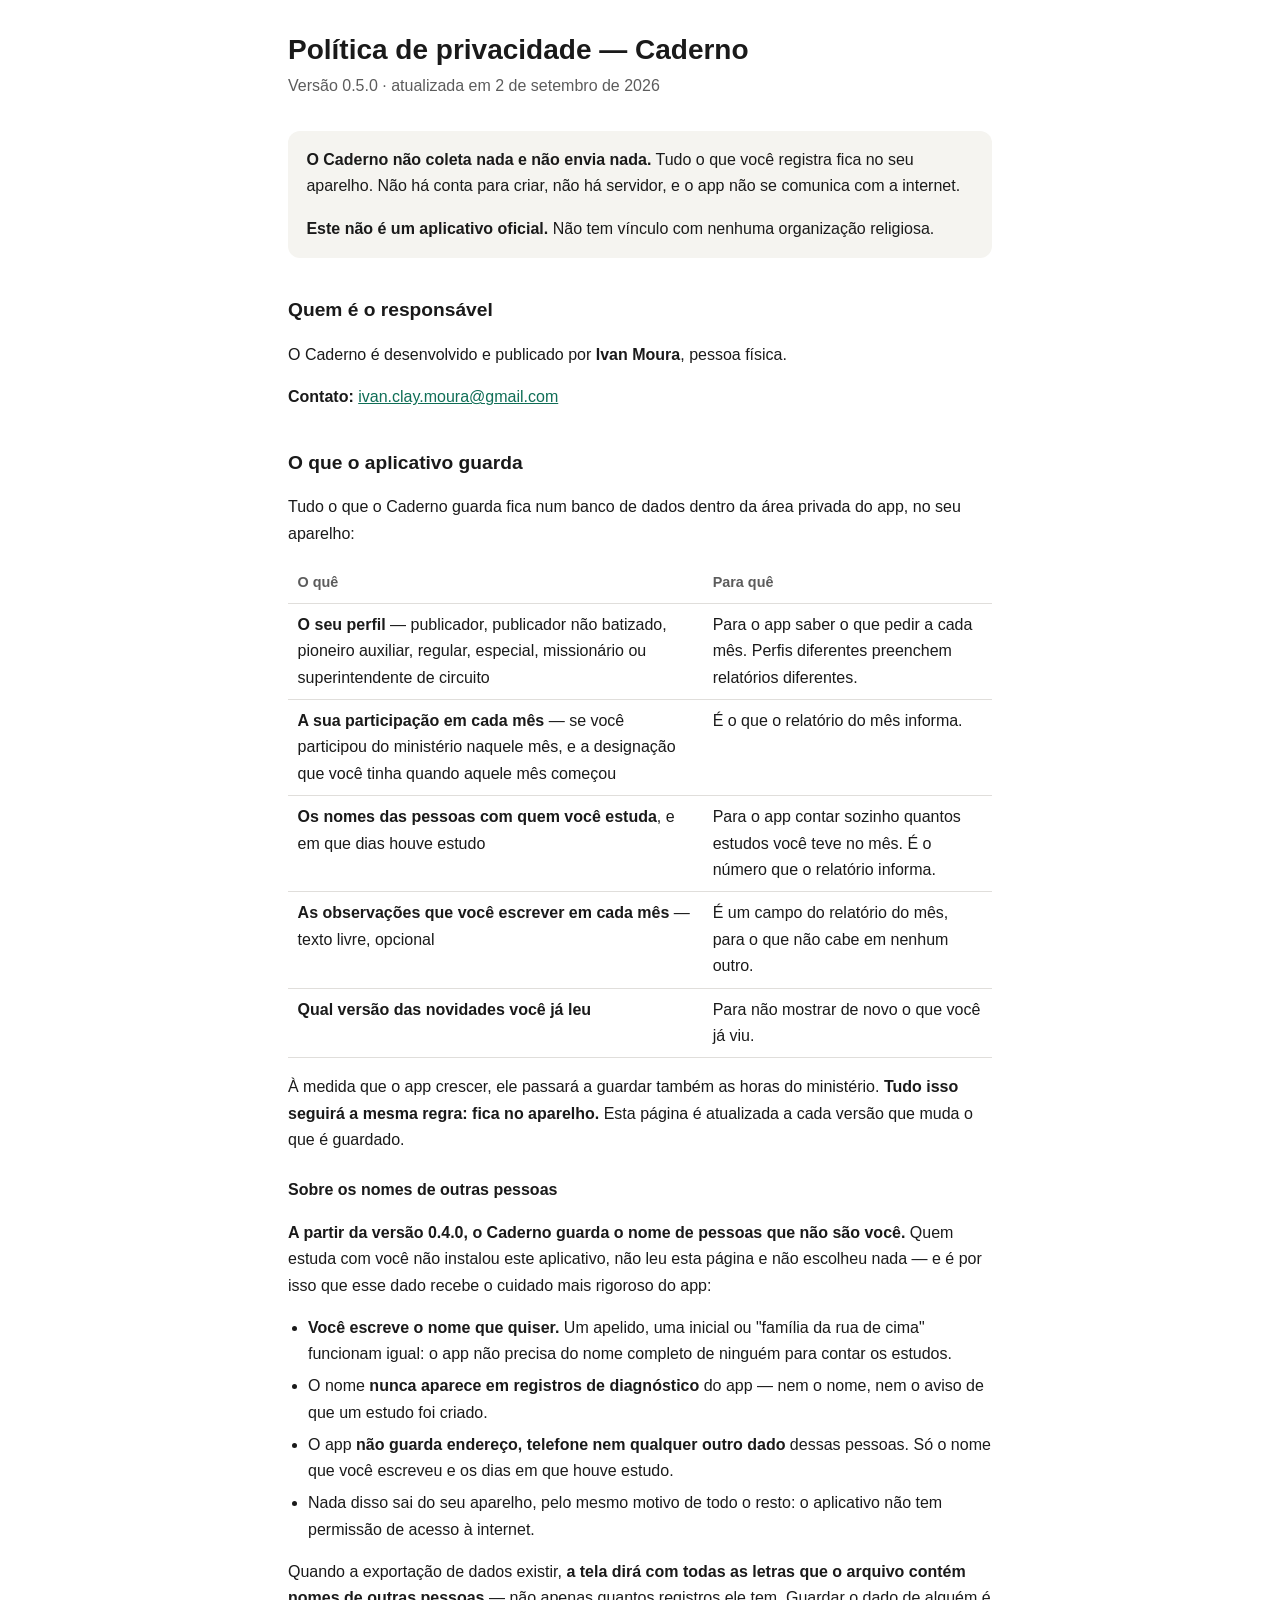
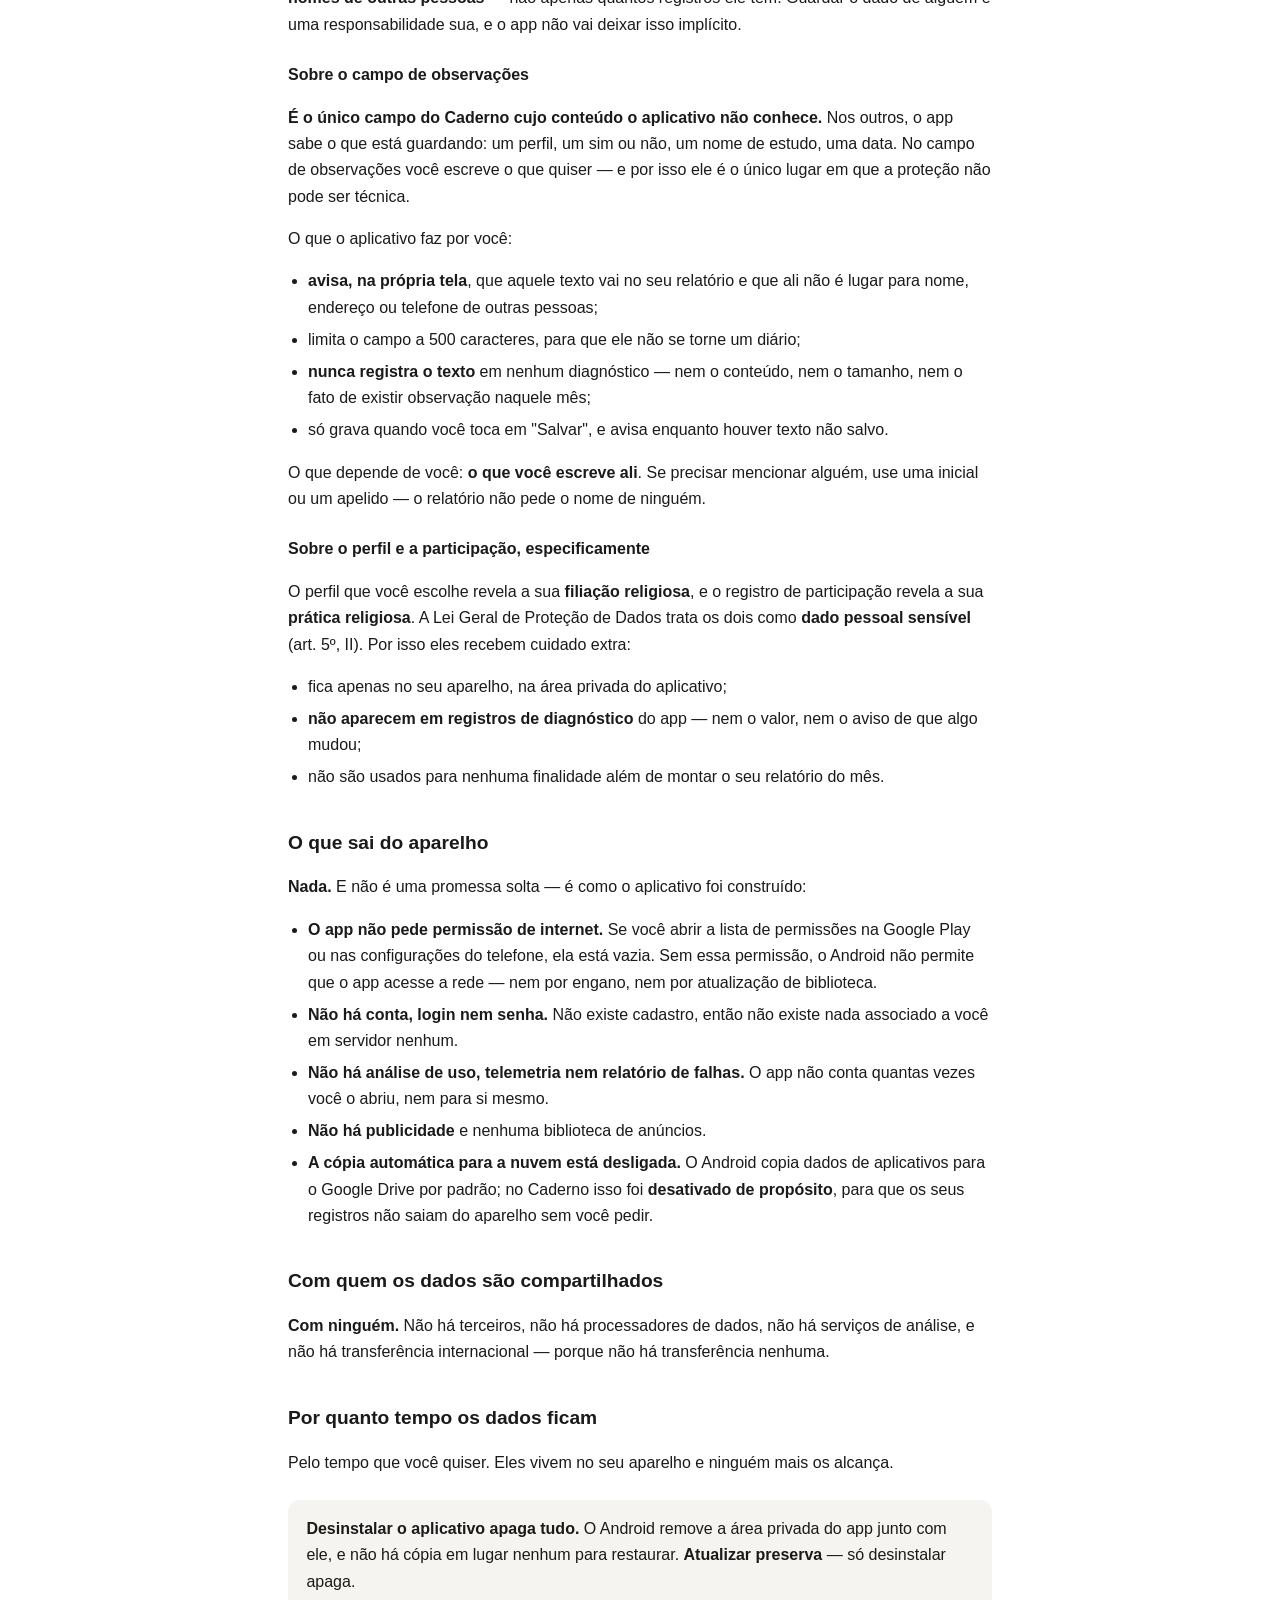
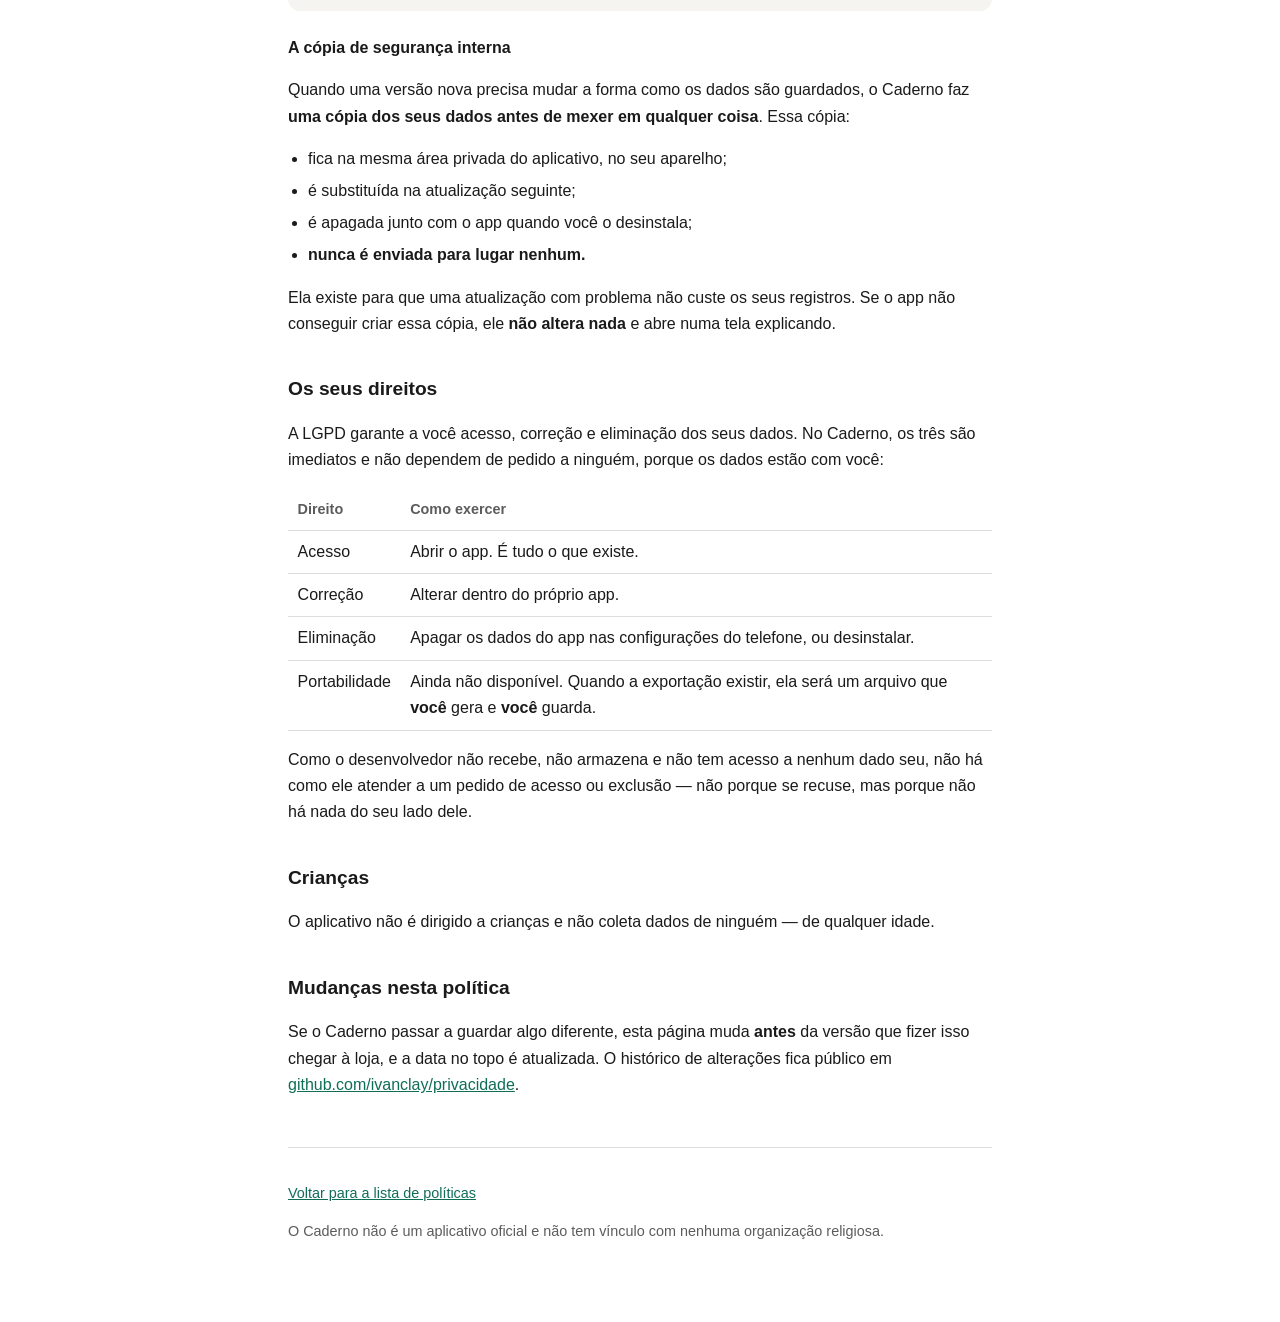
==== commit 4c38d5c3: "Caderno 0.5.0: a pagina descreve o campo de observacoes A 0.5.0 acrescenta texto livre por mes. E o " ====
--- a/caderno/index.html
+++ b/caderno/index.html
@@ -11,7 +11,7 @@
 <main>
 
   <h1>Política de privacidade — Caderno</h1>
-  <p class="subtitulo">Versão 0.4.0 · atualizada em 2 de setembro de 2026</p>
+  <p class="subtitulo">Versão 0.5.0 · atualizada em 2 de setembro de 2026</p>
 
   <div class="destaque">
     <p><strong>O Caderno não coleta nada e não envia nada.</strong> Tudo o que você registra fica no
@@ -48,6 +48,10 @@
       <td><strong>Os nomes das pessoas com quem você estuda</strong>, e em que dias houve estudo</td>
       <td>Para o app contar sozinho quantos estudos você teve no mês. É o número que o relatório
       informa.</td>
+    </tr>
+    <tr>
+      <td><strong>As observações que você escrever em cada mês</strong> — texto livre, opcional</td>
+      <td>É um campo do relatório do mês, para o que não cabe em nenhum outro.</td>
     </tr>
     <tr>
       <td><strong>Qual versão das novidades você já leu</strong></td>
@@ -80,6 +84,27 @@
   <p>Quando a exportação de dados existir, <strong>a tela dirá com todas as letras que o arquivo
   contém nomes de outras pessoas</strong> — não apenas quantos registros ele tem. Guardar o dado de
   alguém é uma responsabilidade sua, e o app não vai deixar isso implícito.</p>
+
+  <h3>Sobre o campo de observações</h3>
+
+  <p><strong>É o único campo do Caderno cujo conteúdo o aplicativo não conhece.</strong> Nos outros, o
+  app sabe o que está guardando: um perfil, um sim ou não, um nome de estudo, uma data. No campo de
+  observações você escreve o que quiser — e por isso ele é o único lugar em que a proteção não pode
+  ser técnica.</p>
+
+  <p>O que o aplicativo faz por você:</p>
+
+  <ul>
+    <li><strong>avisa, na própria tela</strong>, que aquele texto vai no seu relatório e que ali não é
+    lugar para nome, endereço ou telefone de outras pessoas;</li>
+    <li>limita o campo a 500 caracteres, para que ele não se torne um diário;</li>
+    <li><strong>nunca registra o texto</strong> em nenhum diagnóstico — nem o conteúdo, nem o tamanho,
+    nem o fato de existir observação naquele mês;</li>
+    <li>só grava quando você toca em "Salvar", e avisa enquanto houver texto não salvo.</li>
+  </ul>
+
+  <p>O que depende de você: <strong>o que você escreve ali</strong>. Se precisar mencionar alguém,
+  use uma inicial ou um apelido — o relatório não pede o nome de ninguém.</p>
 
   <h3>Sobre o perfil e a participação, especificamente</h3>
 
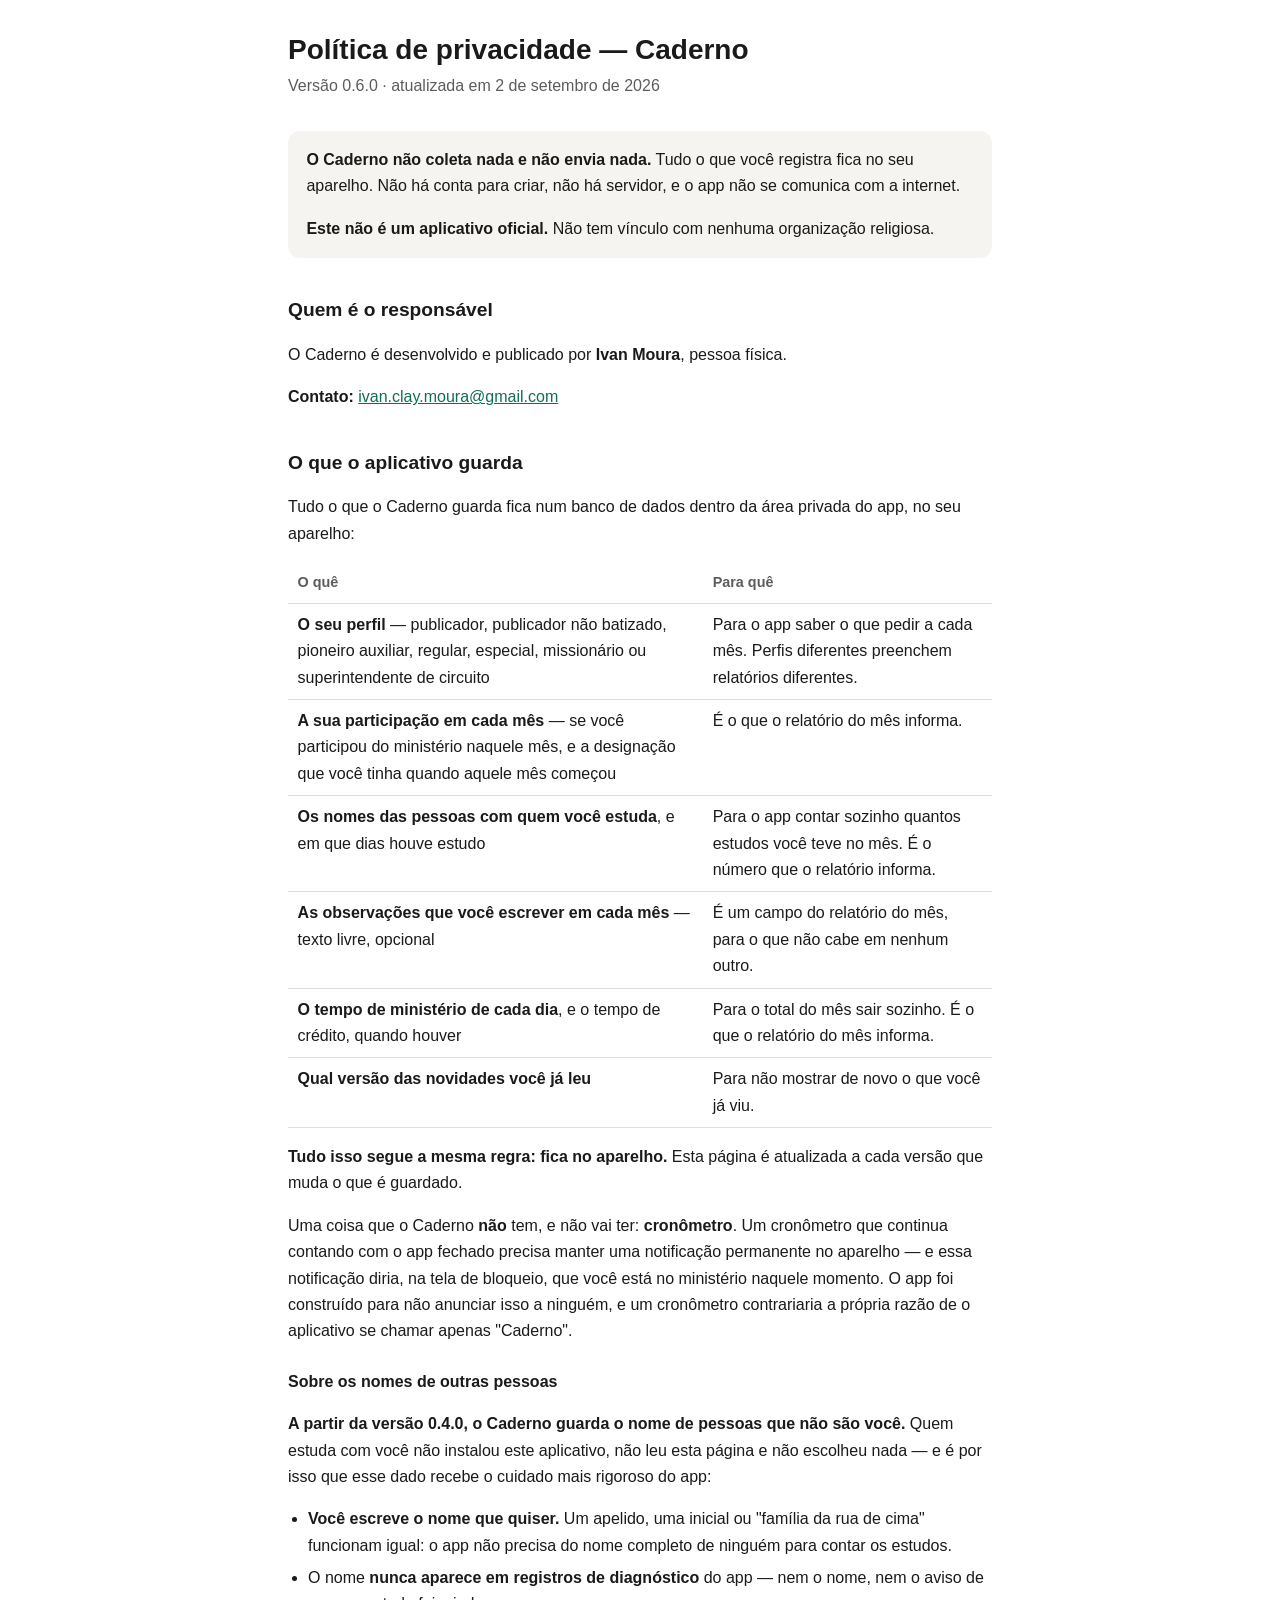
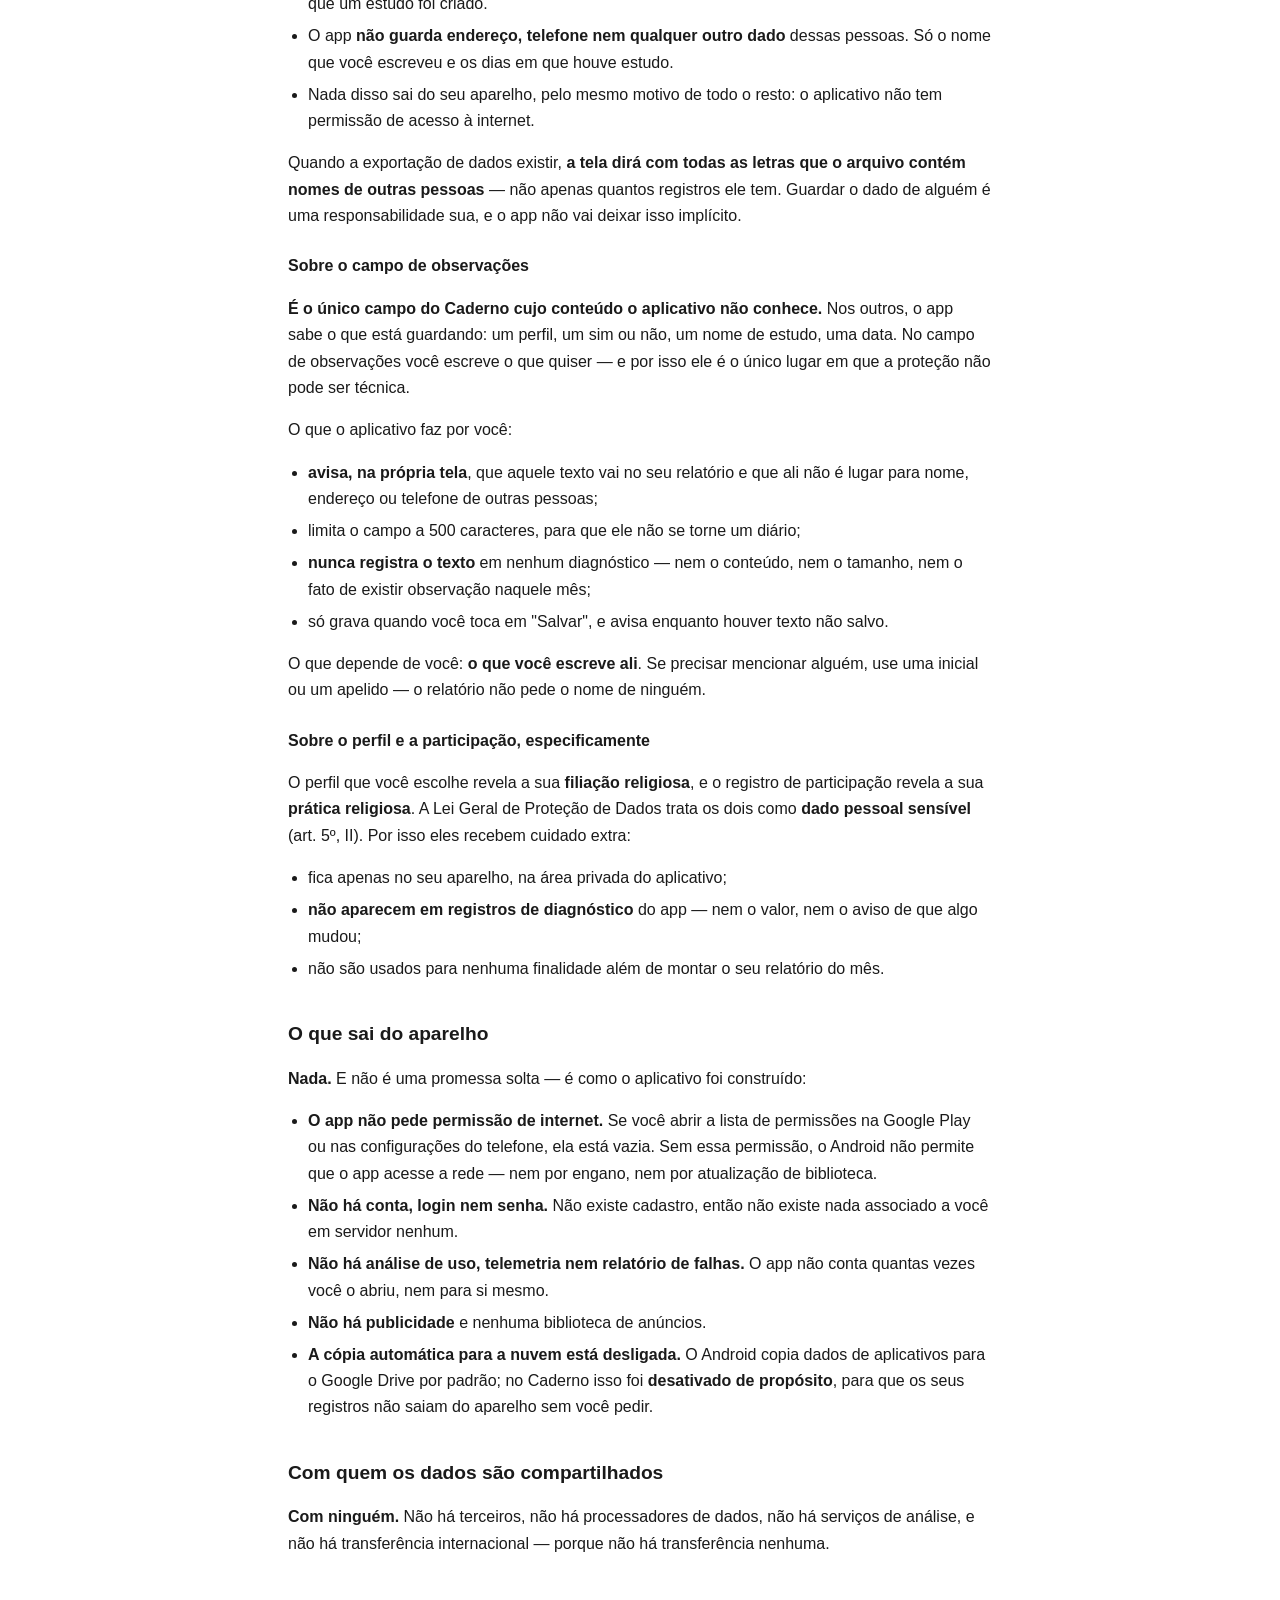
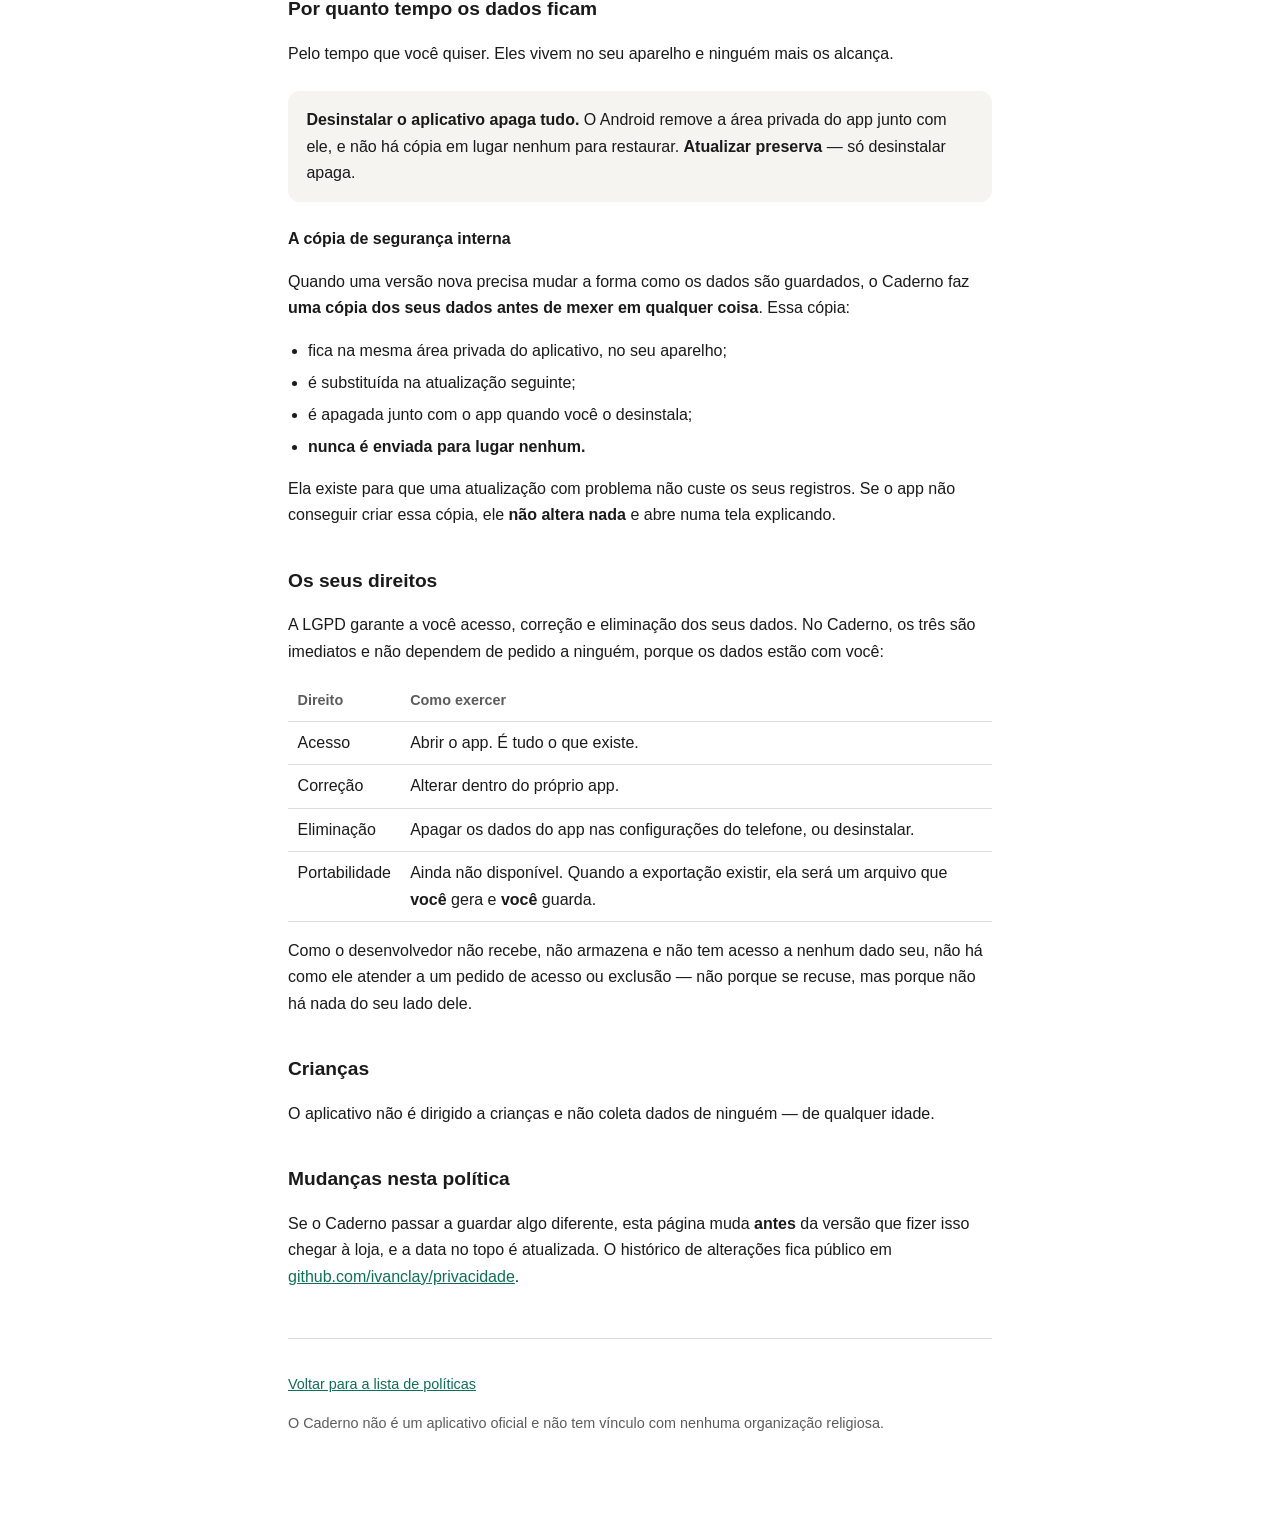
==== commit d8937c8f: "Caderno 0.6.0: as horas, e o cronometro que nao existe A 0.6.0 passa a guardar o tempo de ministerio" ====
--- a/caderno/index.html
+++ b/caderno/index.html
@@ -11,7 +11,7 @@
 <main>
 
   <h1>Política de privacidade — Caderno</h1>
-  <p class="subtitulo">Versão 0.5.0 · atualizada em 2 de setembro de 2026</p>
+  <p class="subtitulo">Versão 0.6.0 · atualizada em 2 de setembro de 2026</p>
 
   <div class="destaque">
     <p><strong>O Caderno não coleta nada e não envia nada.</strong> Tudo o que você registra fica no
@@ -54,14 +54,23 @@
       <td>É um campo do relatório do mês, para o que não cabe em nenhum outro.</td>
     </tr>
     <tr>
+      <td><strong>O tempo de ministério de cada dia</strong>, e o tempo de crédito, quando houver</td>
+      <td>Para o total do mês sair sozinho. É o que o relatório do mês informa.</td>
+    </tr>
+    <tr>
       <td><strong>Qual versão das novidades você já leu</strong></td>
       <td>Para não mostrar de novo o que você já viu.</td>
     </tr>
   </table>
 
-  <p>À medida que o app crescer, ele passará a guardar também as horas do ministério.
-  <strong>Tudo isso seguirá a mesma regra: fica no aparelho.</strong> Esta página é atualizada a cada
+  <p><strong>Tudo isso segue a mesma regra: fica no aparelho.</strong> Esta página é atualizada a cada
   versão que muda o que é guardado.</p>
+
+  <p>Uma coisa que o Caderno <strong>não</strong> tem, e não vai ter: <strong>cronômetro</strong>. Um
+  cronômetro que continua contando com o app fechado precisa manter uma notificação permanente no
+  aparelho — e essa notificação diria, na tela de bloqueio, que você está no ministério naquele
+  momento. O app foi construído para não anunciar isso a ninguém, e um cronômetro contrariaria a
+  própria razão de o aplicativo se chamar apenas "Caderno".</p>
 
   <h3>Sobre os nomes de outras pessoas</h3>
 
